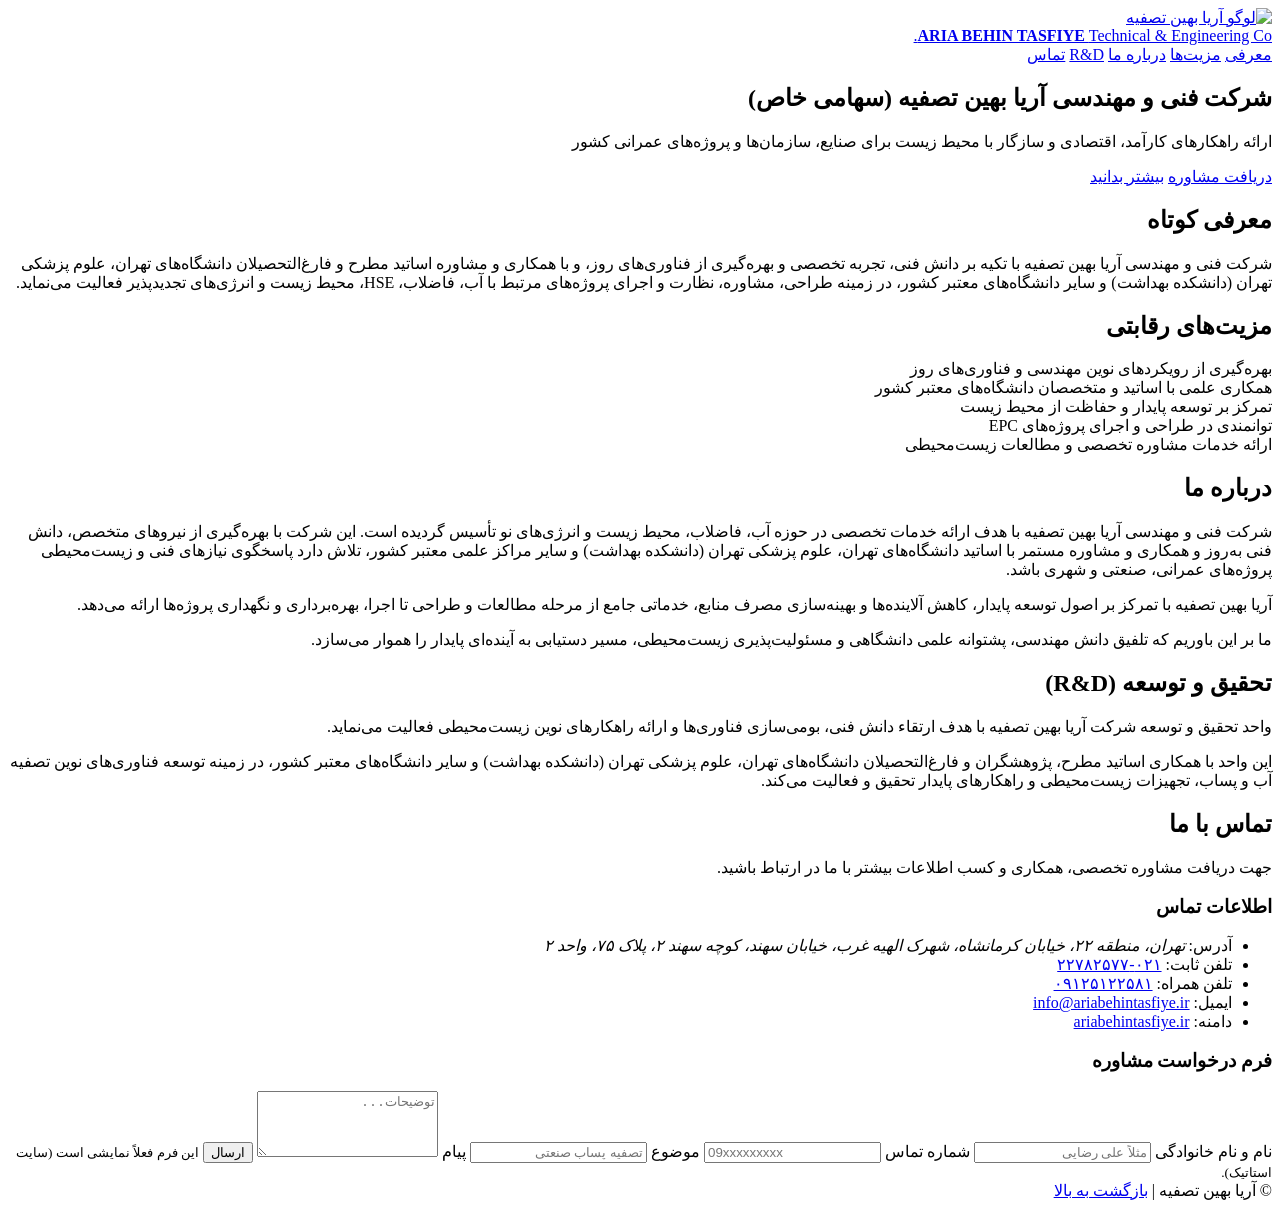
==== index.html @ 96b20014 "Add files via upload" ====
<!doctype html>
<html lang="fa" dir="rtl">
<head>
  <meta charset="utf-8" />
  <meta name="viewport" content="width=device-width,initial-scale=1" />
  <title>فنی و مهندسی آریا بهین تصفیه</title>
  <meta name="description" content="طراحی، مشاوره، نظارت و اجرای پروژه‌های آب، فاضلاب، HSE، محیط زیست و انرژی‌های تجدیدپذیر" />
  <link rel="stylesheet" href="assets/css/style.css" />
</head>

<body>
  <header class="header">
    <div class="container header__inner">
      <a class="brand" href="#top" aria-label="آریا بهین تصفیه">
        <img src="assets/img/logo.jpg" alt="لوگو آریا بهین تصفیه" class="brand__logo" />
        <div class="brand__text">
          <strong>ARIA BEHIN TASFIYE</strong>
          <span>Technical & Engineering Co.</span>
        </div>
      </a>

      <nav class="nav" aria-label="ناوبری">
        <a href="#intro">معرفی</a>
        <a href="#advantages">مزیت‌ها</a>
        <a href="#about">درباره ما</a>
        <a href="#rnd">R&amp;D</a>
        <a href="#contact">تماس</a>
      </nav>
    </div>
  </header>

  <main id="top">
    <section class="hero">
      <div class="container hero__inner">
        <div class="hero__content">
          <h1>شرکت فنی و مهندسی آریا بهین تصفیه (سهامی خاص)</h1>
          <p>
            ارائه راهکارهای کارآمد، اقتصادی و سازگار با محیط زیست برای صنایع، سازمان‌ها و پروژه‌های عمرانی کشور
          </p>
          <div class="hero__cta">
            <a class="btn btn--primary" href="#contact">دریافت مشاوره</a>
            <a class="btn btn--ghost" href="#about">بیشتر بدانید</a>
          </div>
        </div>

        <div class="hero__card">
          <h2 id="intro">معرفی کوتاه</h2>
          <p>
            شرکت فنی و مهندسی آریا بهین تصفیه با تکیه بر دانش فنی، تجربه تخصصی و بهره‌گیری از فناوری‌های روز، و با
            همکاری و مشاوره اساتید مطرح و فارغ‌التحصیلان دانشگاه‌های تهران، علوم پزشکی تهران (دانشکده بهداشت) و سایر
            دانشگاه‌های معتبر کشور، در زمینه طراحی، مشاوره، نظارت و اجرای پروژه‌های مرتبط با آب، فاضلاب، HSE، محیط زیست و
            انرژی‌های تجدیدپذیر فعالیت می‌نماید.
          </p>
        </div>
      </div>
    </section>

    <section class="section" id="advantages">
      <div class="container">
        <h2>مزیت‌های رقابتی</h2>
        <div class="grid">
          <div class="tile">بهره‌گیری از رویکردهای نوین مهندسی و فناوری‌های روز</div>
          <div class="tile">همکاری علمی با اساتید و متخصصان دانشگاه‌های معتبر کشور</div>
          <div class="tile">تمرکز بر توسعه پایدار و حفاظت از محیط زیست</div>
          <div class="tile">توانمندی در طراحی و اجرای پروژه‌های EPC</div>
          <div class="tile">ارائه خدمات مشاوره تخصصی و مطالعات زیست‌محیطی</div>
        </div>
      </div>
    </section>

    <section class="section section--muted" id="about">
      <div class="container">
        <h2>درباره ما</h2>
        <p>
          شرکت فنی و مهندسی آریا بهین تصفیه با هدف ارائه خدمات تخصصی در حوزه آب، فاضلاب، محیط زیست و انرژی‌های نو تأسیس
          گردیده است. این شرکت با بهره‌گیری از نیروهای متخصص، دانش فنی به‌روز و همکاری و مشاوره مستمر با اساتید دانشگاه‌های
          تهران، علوم پزشکی تهران (دانشکده بهداشت) و سایر مراکز علمی معتبر کشور، تلاش دارد پاسخگوی نیازهای فنی و
          زیست‌محیطی پروژه‌های عمرانی، صنعتی و شهری باشد.
        </p>
        <p>
          آریا بهین تصفیه با تمرکز بر اصول توسعه پایدار، کاهش آلاینده‌ها و بهینه‌سازی مصرف منابع، خدماتی جامع از مرحله
          مطالعات و طراحی تا اجرا، بهره‌برداری و نگهداری پروژه‌ها ارائه می‌دهد.
        </p>
        <p>
          ما بر این باوریم که تلفیق دانش مهندسی، پشتوانه علمی دانشگاهی و مسئولیت‌پذیری زیست‌محیطی، مسیر دستیابی به آینده‌ای
          پایدار را هموار می‌سازد.
        </p>
      </div>
    </section>

    <section class="section" id="rnd">
      <div class="container">
        <h2>تحقیق و توسعه (R&amp;D)</h2>
        <p>
          واحد تحقیق و توسعه شرکت آریا بهین تصفیه با هدف ارتقاء دانش فنی، بومی‌سازی فناوری‌ها و ارائه راهکارهای نوین
          زیست‌محیطی فعالیت می‌نماید.
        </p>
        <p>
          این واحد با همکاری اساتید مطرح، پژوهشگران و فارغ‌التحصیلان دانشگاه‌های تهران، علوم پزشکی تهران (دانشکده بهداشت) و
          سایر دانشگاه‌های معتبر کشور، در زمینه توسعه فناوری‌های نوین تصفیه آب و پساب، تجهیزات زیست‌محیطی و راهکارهای پایدار
          تحقیق و فعالیت می‌کند.
        </p>
      </div>
    </section>

    <section class="section section--muted" id="contact">
      <div class="container">
        <h2>تماس با ما</h2>
        <p>جهت دریافت مشاوره تخصصی، همکاری و کسب اطلاعات بیشتر با ما در ارتباط باشید.</p>

        <div class="contact">
          <div class="contact__box">
            <h3>اطلاعات تماس</h3>
            <ul class="contact__list">
              <li><span>آدرس:</span> <em>تهران، منطقه ۲۲، خیابان کرمانشاه، شهرک الهیه غرب، خیابان سهند، کوچه سهند ۲، پلاک ۷۵، واحد ۲</em></li>
              <li><span>تلفن ثابت:</span> <a href="tel:+982122782577">۰۲۱-۲۲۷۸۲۵۷۷</a></li>
              <li><span>تلفن همراه:</span> <a href="tel:+989125122581">۰۹۱۲۵۱۲۲۵۸۱</a></li>
              <li><span>ایمیل:</span> <a href="mailto:info@ariabehintasfiye.ir">info@ariabehintasfiye.ir</a></li>
              <li><span>دامنه:</span> <a href="https://ariabehintasfiye.ir">ariabehintasfiye.ir</a></li>
            </ul>
          </div>

          <form class="contact__box" onsubmit="return false;">
            <h3>فرم درخواست مشاوره</h3>
            <label>نام و نام خانوادگی <input type="text" placeholder="مثلاً علی رضایی"></label>
            <label>شماره تماس <input type="tel" placeholder="09xxxxxxxxx"></label>
            <label>موضوع <input type="text" placeholder="تصفیه پساب صنعتی"></label>
            <label>پیام <textarea rows="4" placeholder="توضیحات..."></textarea></label>
            <button class="btn btn--primary" type="submit" onclick="alert('این فرم فعلاً نمایشی است. برای ارسال واقعی می‌توانیم آن را به سرویس‌های فرم (مثل Formspree) یا بک‌اند وصل کنیم.')">ارسال</button>
            <small class="hint">این فرم فعلاً نمایشی است (سایت استاتیک).</small>
          </form>
        </div>
      </div>
    </section>
  </main>

  <footer class="footer">
    <div class="container footer__inner">
      <span>© <span id="y"></span> آریا بهین تصفیه</span>
      <span class="footer__sep">|</span>
      <a href="#top">بازگشت به بالا</a>
    </div>
  </footer>

  <script src="assets/js/main.js"></script>
</body>
</html>
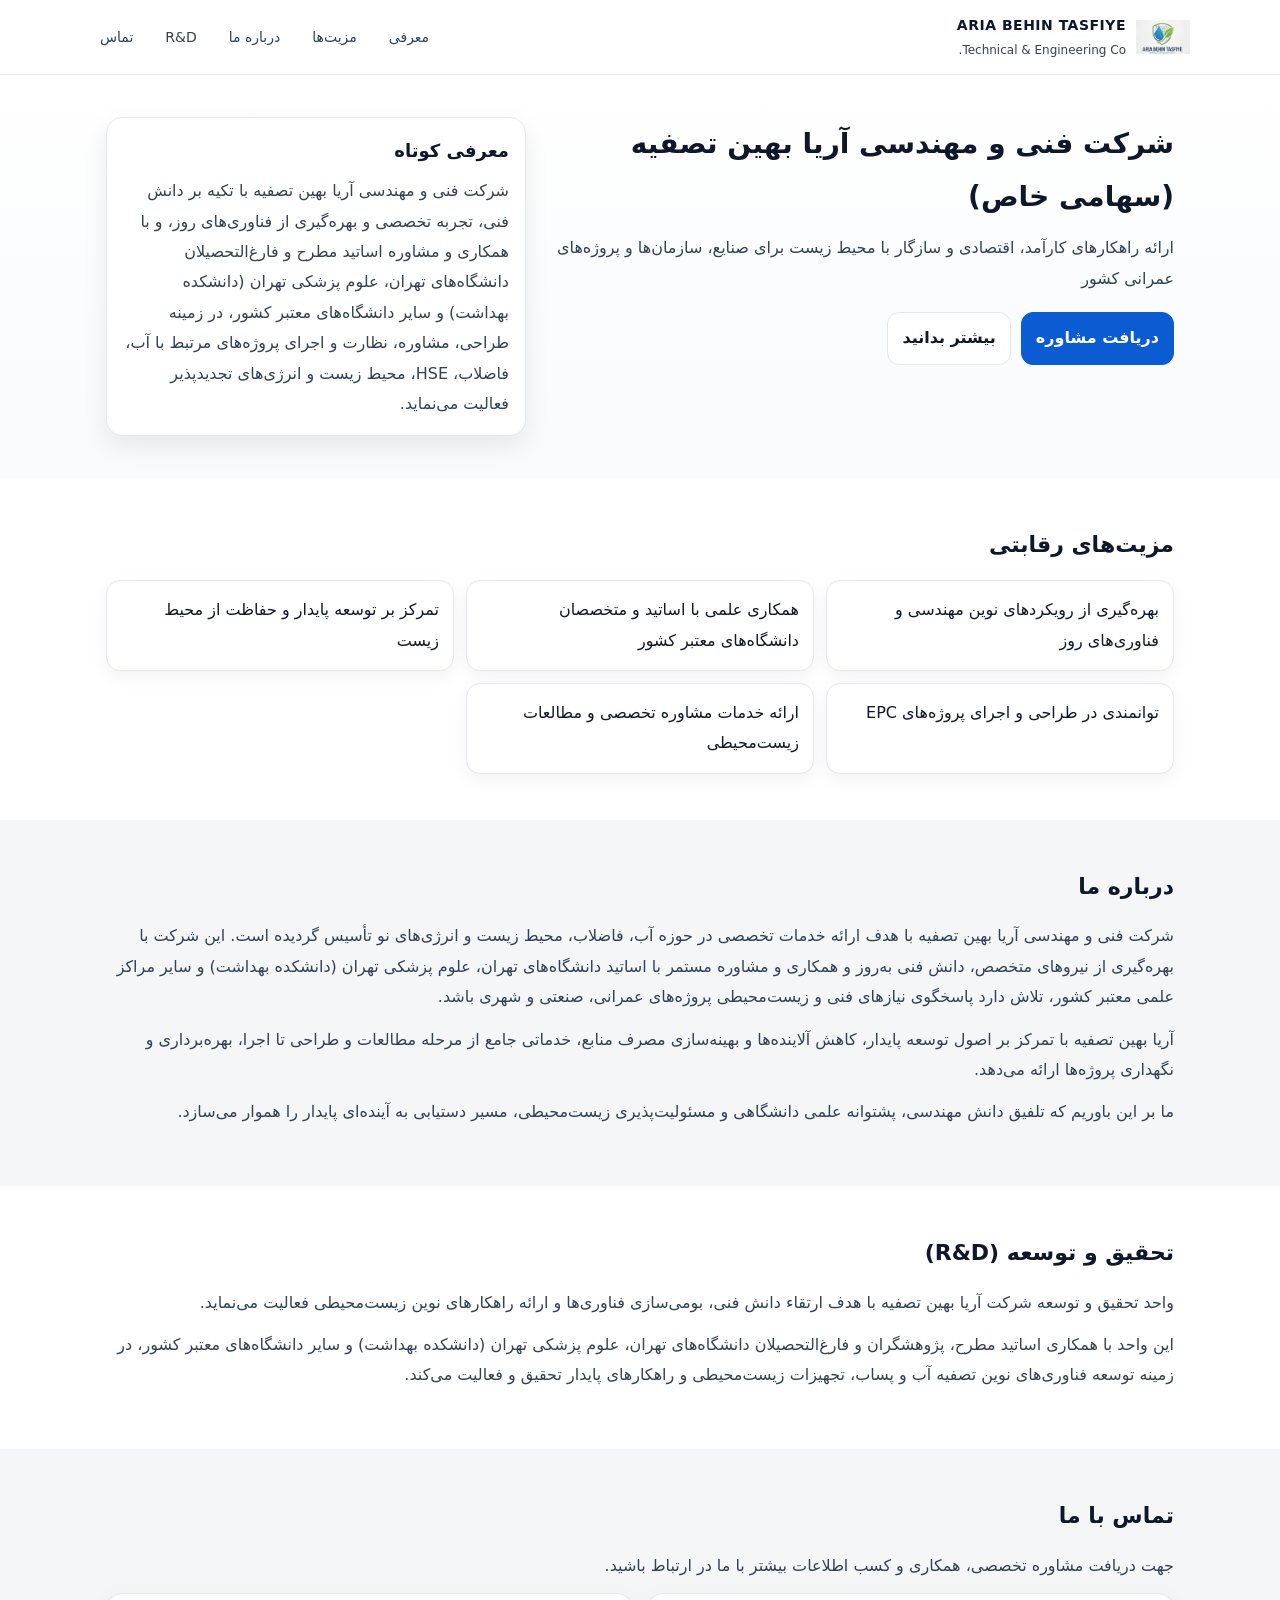
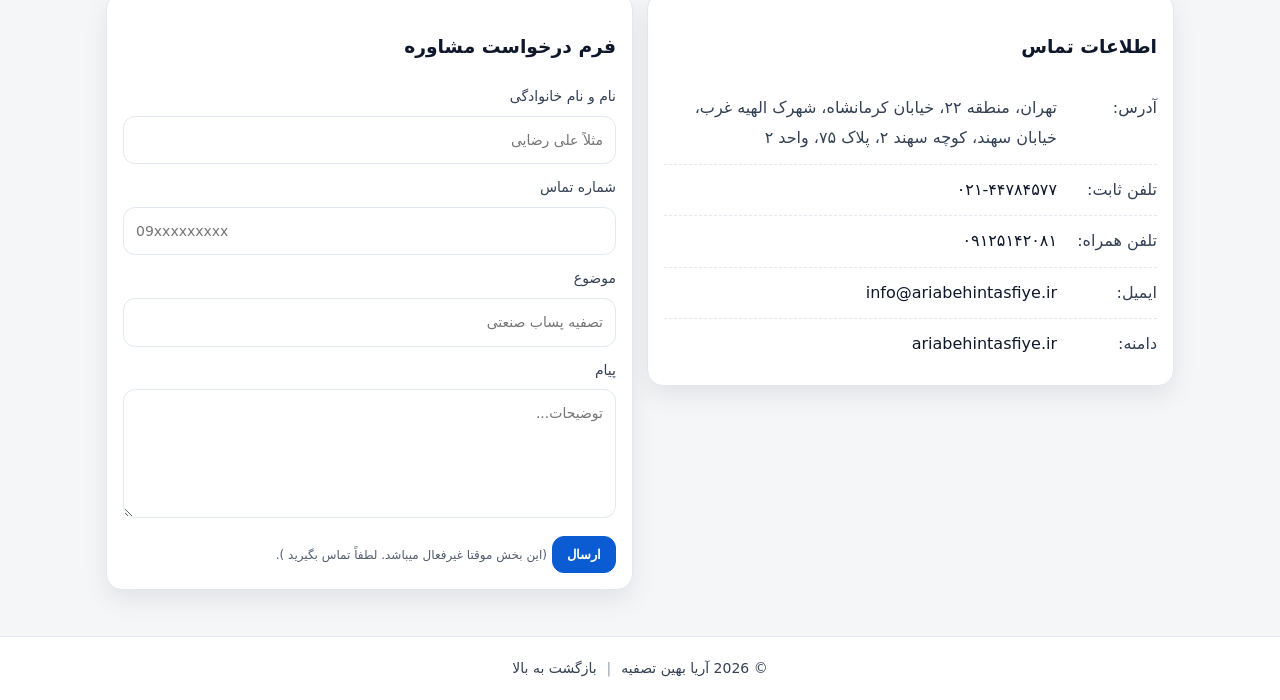
==== commit 4f02bb51: "Update index.html" ====
--- a/index.html
+++ b/index.html
@@ -113,8 +113,8 @@
             <h3>اطلاعات تماس</h3>
             <ul class="contact__list">
               <li><span>آدرس:</span> <em>تهران، منطقه ۲۲، خیابان کرمانشاه، شهرک الهیه غرب، خیابان سهند، کوچه سهند ۲، پلاک ۷۵، واحد ۲</em></li>
-              <li><span>تلفن ثابت:</span> <a href="tel:+982122782577">۰۲۱-۲۲۷۸۲۵۷۷</a></li>
-              <li><span>تلفن همراه:</span> <a href="tel:+989125122581">۰۹۱۲۵۱۲۲۵۸۱</a></li>
+              <li><span>تلفن ثابت:</span> <a href="tel:+982144784577">۰۲۱-۴۴٧٨۴۵٧٧</a></li>
+              <li><span>تلفن همراه:</span> <a href="tel:+989125142081">۰۹۱۲۵۱۴٢٠٨١</a></li>
               <li><span>ایمیل:</span> <a href="mailto:info@ariabehintasfiye.ir">info@ariabehintasfiye.ir</a></li>
               <li><span>دامنه:</span> <a href="https://ariabehintasfiye.ir">ariabehintasfiye.ir</a></li>
             </ul>
@@ -127,7 +127,7 @@
             <label>موضوع <input type="text" placeholder="تصفیه پساب صنعتی"></label>
             <label>پیام <textarea rows="4" placeholder="توضیحات..."></textarea></label>
             <button class="btn btn--primary" type="submit" onclick="alert('این فرم فعلاً نمایشی است. برای ارسال واقعی می‌توانیم آن را به سرویس‌های فرم (مثل Formspree) یا بک‌اند وصل کنیم.')">ارسال</button>
-            <small class="hint">این فرم فعلاً نمایشی است (سایت استاتیک).</small>
+            <small class="hint">  (این بخش موقتا غیرفعال میباشد. لطفاً تماس بگیرید ).</small>
           </form>
         </div>
       </div>
--- a/assets/css/style.css
+++ b/assets/css/style.css
@@ -0,0 +1,108 @@
+:root{
+  --bg:#ffffff;
+  --muted:#f4f6f8;
+  --text:#0f172a;
+  --sub:#334155;
+  --brand:#0b5bd3;
+  --border:#e2e8f0;
+  --shadow: 0 10px 25px rgba(2,6,23,.08);
+}
+
+*{box-sizing:border-box}
+html,body{margin:0;padding:0}
+body{
+  font-family: system-ui, -apple-system, "Segoe UI", Tahoma, Arial, sans-serif;
+  background:var(--bg);
+  color:var(--text);
+  line-height:1.9;
+}
+
+a{color:inherit;text-decoration:none}
+.container{max-width:1100px;margin:0 auto;padding:0 16px}
+
+.header{
+  position:sticky;top:0;z-index:10;
+  background:rgba(255,255,255,.9);
+  backdrop-filter: blur(8px);
+  border-bottom:1px solid var(--border);
+}
+.header__inner{display:flex;align-items:center;justify-content:space-between;gap:16px;padding:10px 0}
+
+.brand{display:flex;align-items:center;gap:10px}
+.brand__logo{width:54px;height:54px;object-fit:contain}
+.brand__text strong{display:block;font-size:14px;letter-spacing:.5px}
+.brand__text span{display:block;font-size:12px;color:var(--sub)}
+
+.nav{display:flex;flex-wrap:wrap;gap:12px}
+.nav a{font-size:14px;color:var(--sub);padding:6px 10px;border-radius:10px}
+.nav a:hover{background:var(--muted);color:var(--text)}
+
+.hero{padding:42px 0;background:linear-gradient(180deg,#ffffff 0%, #f8fafc 100%)}
+.hero__inner{display:grid;grid-template-columns:1.2fr .8fr;gap:18px;align-items:start}
+.hero__content h1{margin:0 0 10px;font-size:28px}
+.hero__content p{margin:0 0 18px;color:var(--sub)}
+.hero__cta{display:flex;gap:10px;flex-wrap:wrap}
+
+.hero__card{
+  background:#fff;border:1px solid var(--border);border-radius:16px;
+  padding:16px;box-shadow:var(--shadow)
+}
+.hero__card h2{margin:0 0 8px;font-size:18px}
+.hero__card p{margin:0;color:var(--sub)}
+
+.section{padding:46px 0}
+.section--muted{background:var(--muted)}
+.section h2{margin:0 0 14px;font-size:22px}
+.section p{margin:0 0 12px;color:var(--sub)}
+
+.grid{
+  display:grid;
+  grid-template-columns:repeat(3,1fr);
+  gap:12px;
+}
+.tile{
+  background:#fff;border:1px solid var(--border);border-radius:14px;
+  padding:14px;box-shadow: 0 6px 18px rgba(2,6,23,.05);
+  color:var(--text);
+}
+
+.contact{display:grid;grid-template-columns:1fr 1fr;gap:14px;align-items:start}
+.contact__box{
+  background:#fff;border:1px solid var(--border);border-radius:16px;padding:16px;
+  box-shadow:var(--shadow);
+}
+.contact__list{list-style:none;padding:0;margin:0}
+.contact__list li{display:flex;gap:10px;align-items:baseline;border-bottom:1px dashed var(--border);padding:10px 0}
+.contact__list li:last-child{border-bottom:none}
+.contact__list span{min-width:90px;color:var(--sub)}
+.contact__list em{color:var(--sub);font-style:normal}
+
+label{display:block;margin:10px 0;color:var(--sub);font-size:14px}
+input,textarea{
+  width:100%;margin-top:6px;padding:10px 12px;border-radius:12px;border:1px solid var(--border);
+  font:inherit;outline:none;background:#fff
+}
+input:focus,textarea:focus{border-color:#93c5fd;box-shadow:0 0 0 4px rgba(59,130,246,.12)}
+
+.btn{
+  display:inline-flex;align-items:center;justify-content:center;
+  padding:10px 14px;border-radius:12px;border:1px solid var(--border);
+  font-weight:600;cursor:pointer
+}
+.btn--primary{background:var(--brand);border-color:var(--brand);color:#fff}
+.btn--primary:hover{filter:brightness(.95)}
+.btn--ghost{background:#fff}
+.btn--ghost:hover{background:var(--muted)}
+
+.footer{border-top:1px solid var(--border);padding:18px 0}
+.footer__inner{display:flex;gap:10px;align-items:center;justify-content:center;color:var(--sub);font-size:14px}
+.footer__sep{opacity:.5}
+
+.hint{color:var(--sub);opacity:.85;margin-top:10px;font-size:12px}
+
+@media (max-width: 900px){
+  .hero__inner{grid-template-columns:1fr}
+  .grid{grid-template-columns:1fr}
+  .contact{grid-template-columns:1fr}
+  .nav{justify-content:flex-start}
+}
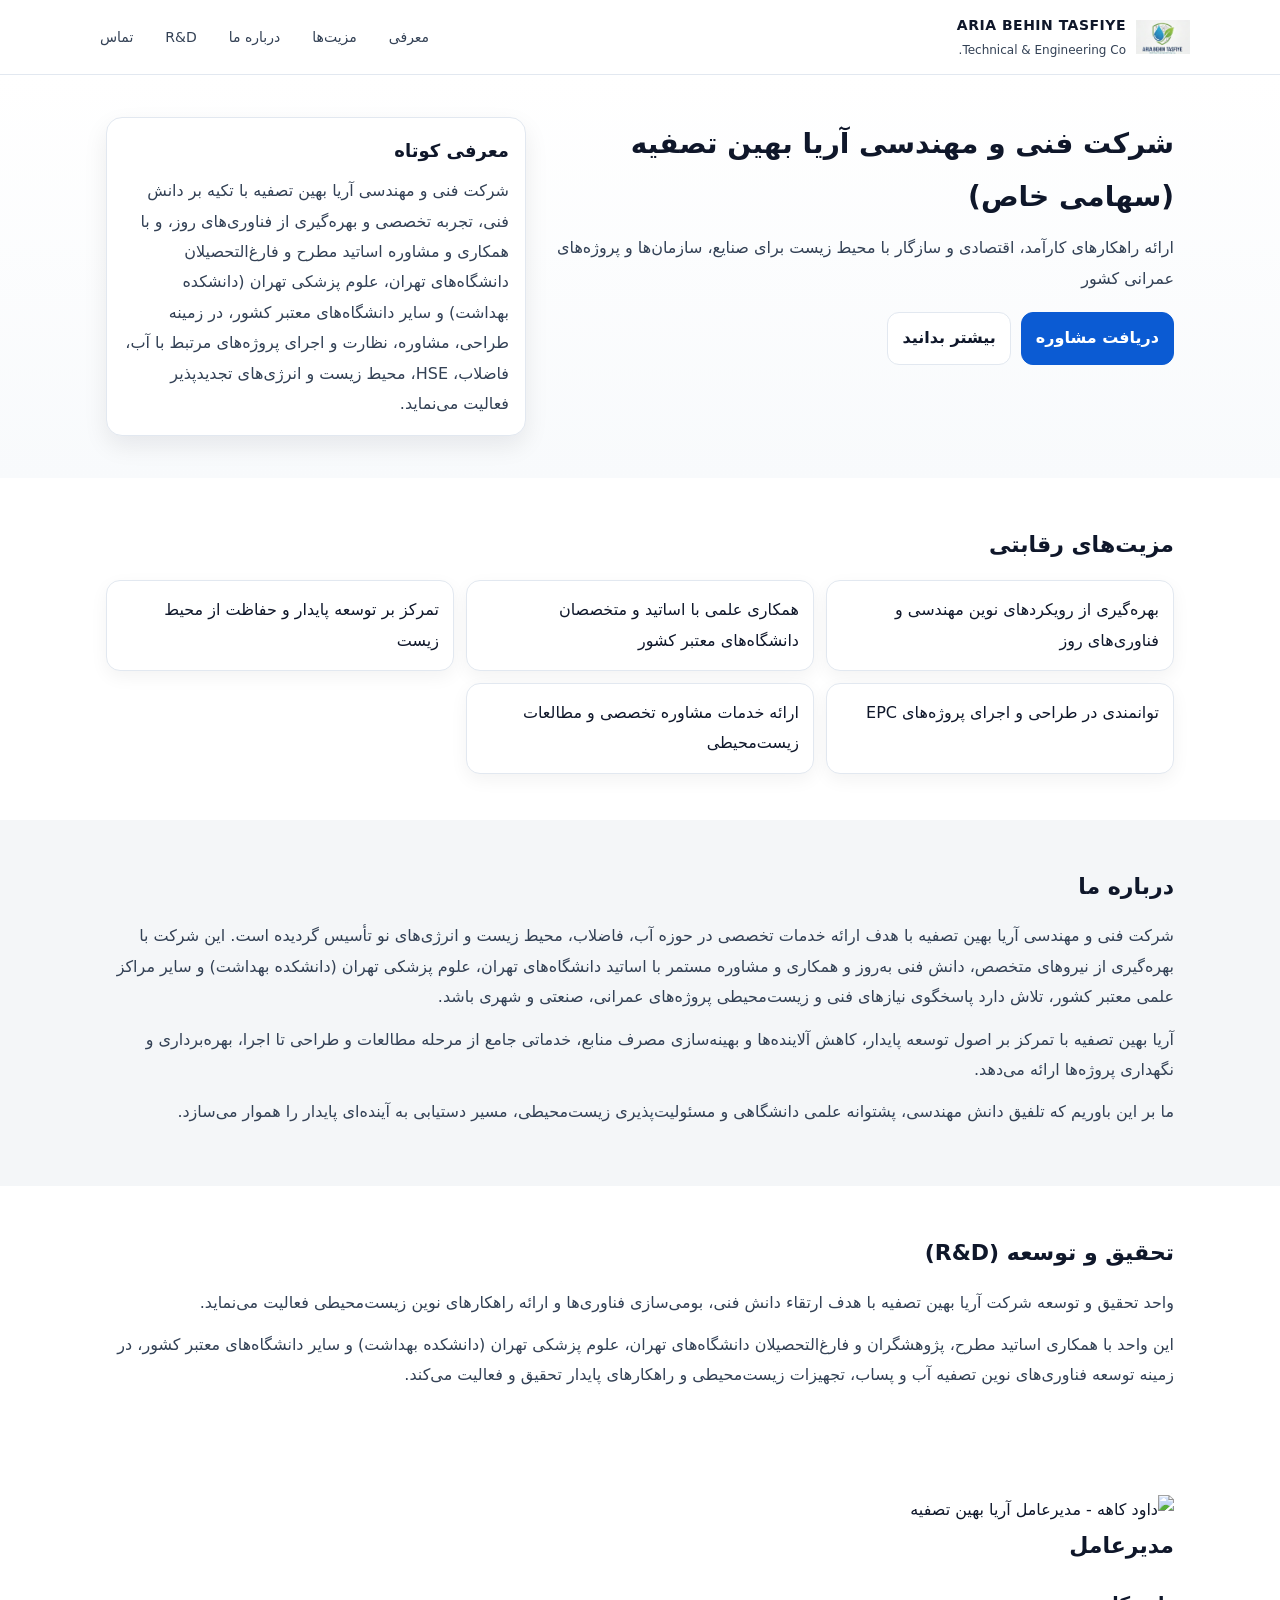
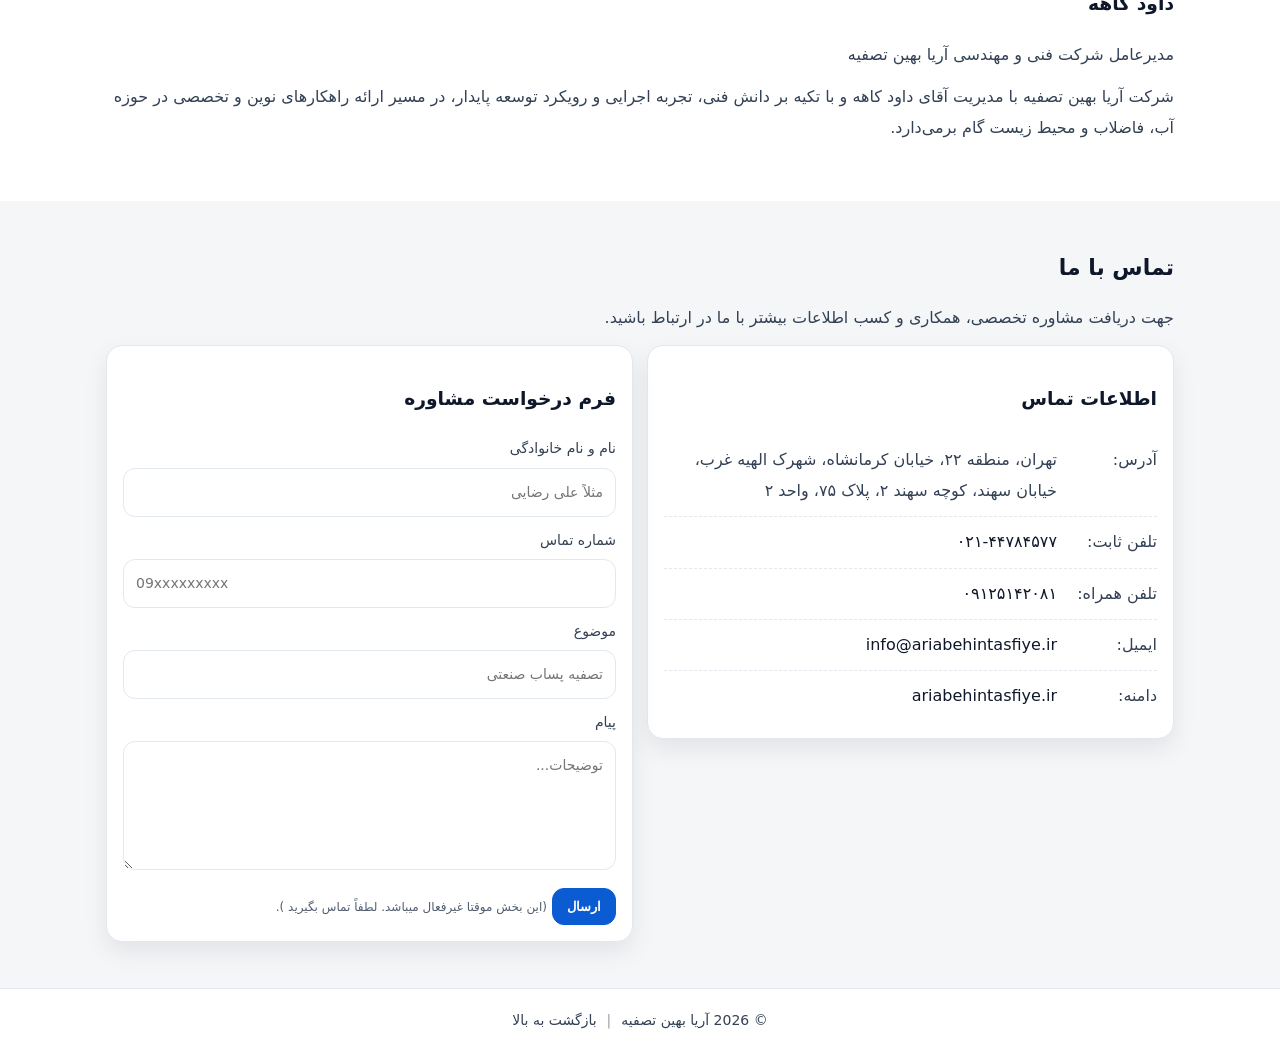
==== commit c333aead: "Add CEO section with image and description Added a new section for the CEO with image and descriptio" ====
--- a/index.html
+++ b/index.html
@@ -103,6 +103,27 @@
       </div>
     </section>
 
+    <section class="section" id="ceo">
+  <div class="container ceo">
+    <div class="ceo__image">
+      <img src="assets/img/ceo-davood-kaheh.jpg" alt="داود کاهه - مدیرعامل آریا بهین تصفیه">
+    </div>
+
+    <div class="ceo__content">
+      <h2>مدیرعامل</h2>
+      <h3>داود کاهه</h3>
+      <p class="ceo__title">مدیرعامل شرکت فنی و مهندسی آریا بهین تصفیه</p>
+
+      <p>
+        شرکت آریا بهین تصفیه با مدیریت آقای داود کاهه و با تکیه بر دانش فنی،
+        تجربه اجرایی و رویکرد توسعه پایدار، در مسیر ارائه راهکارهای نوین و
+        تخصصی در حوزه آب، فاضلاب و محیط زیست گام برمی‌دارد.
+      </p>
+    </div>
+  </div>
+</section>
+
+
     <section class="section section--muted" id="contact">
       <div class="container">
         <h2>تماس با ما</h2>
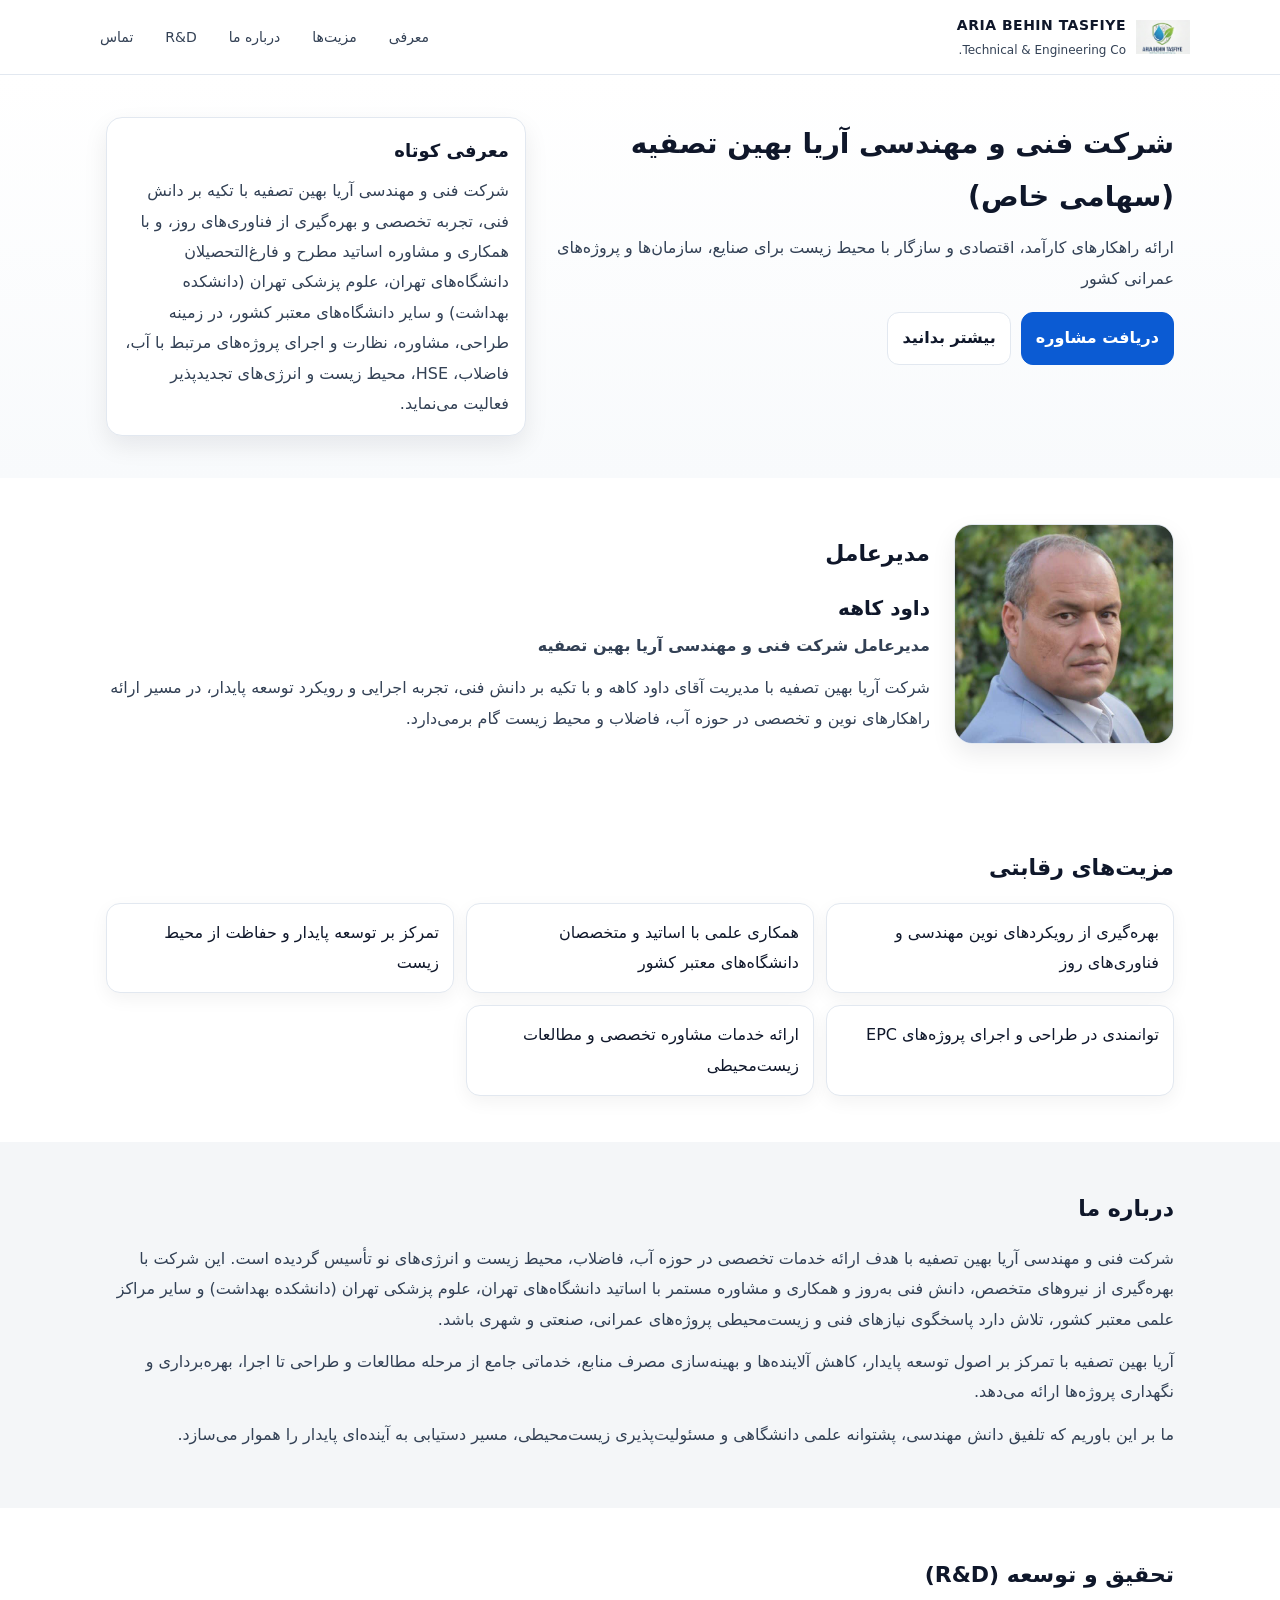
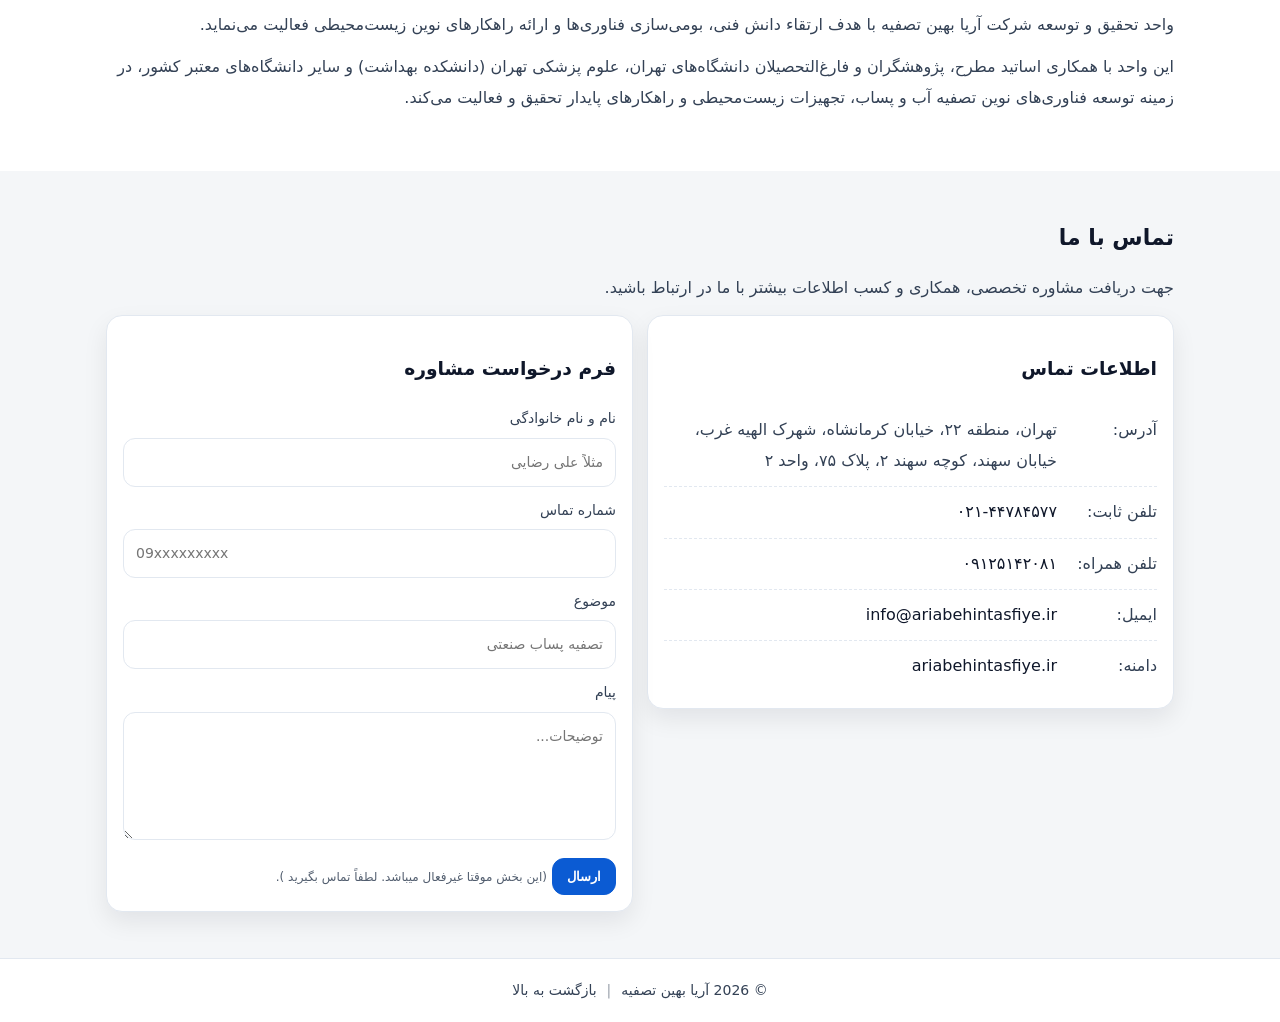
==== commit 2915a97e: "Add CEO section with details and image تغییر محل معرفی مدیریعامل" ====
--- a/index.html
+++ b/index.html
@@ -54,7 +54,25 @@
         </div>
       </div>
     </section>
+  <section class="section" id="ceo">
+  <div class="container ceo">
+    <div class="ceo__image">
+      <img src="assets/img/ceo-davood-kaheh.jpg" alt="داود کاهه - مدیرعامل آریا بهین تصفیه">
+    </div>
 
+    <div class="ceo__content">
+      <h2>مدیرعامل</h2>
+      <h3>داود کاهه</h3>
+      <p class="ceo__title">مدیرعامل شرکت فنی و مهندسی آریا بهین تصفیه</p>
+
+      <p>
+        شرکت آریا بهین تصفیه با مدیریت آقای داود کاهه و با تکیه بر دانش فنی،
+        تجربه اجرایی و رویکرد توسعه پایدار، در مسیر ارائه راهکارهای نوین و
+        تخصصی در حوزه آب، فاضلاب و محیط زیست گام برمی‌دارد.
+      </p>
+    </div>
+  </div>
+</section>
     <section class="section" id="advantages">
       <div class="container">
         <h2>مزیت‌های رقابتی</h2>
@@ -102,28 +120,7 @@
         </p>
       </div>
     </section>
-
-    <section class="section" id="ceo">
-  <div class="container ceo">
-    <div class="ceo__image">
-      <img src="assets/img/ceo-davood-kaheh.jpg" alt="داود کاهه - مدیرعامل آریا بهین تصفیه">
-    </div>
-
-    <div class="ceo__content">
-      <h2>مدیرعامل</h2>
-      <h3>داود کاهه</h3>
-      <p class="ceo__title">مدیرعامل شرکت فنی و مهندسی آریا بهین تصفیه</p>
-
-      <p>
-        شرکت آریا بهین تصفیه با مدیریت آقای داود کاهه و با تکیه بر دانش فنی،
-        تجربه اجرایی و رویکرد توسعه پایدار، در مسیر ارائه راهکارهای نوین و
-        تخصصی در حوزه آب، فاضلاب و محیط زیست گام برمی‌دارد.
-      </p>
-    </div>
-  </div>
-</section>
-
-
+  
     <section class="section section--muted" id="contact">
       <div class="container">
         <h2>تماس با ما</h2>
--- a/assets/css/style.css
+++ b/assets/css/style.css
@@ -106,3 +106,39 @@
   .contact{grid-template-columns:1fr}
   .nav{justify-content:flex-start}
 }
+.ceo{
+  display:grid;
+  grid-template-columns: 220px 1fr;
+  gap:24px;
+  align-items:center;
+}
+
+.ceo__image img{
+  width:100%;
+  border-radius:18px;
+  border:1px solid var(--border);
+  box-shadow: var(--shadow);
+}
+
+.ceo__content h3{
+  margin:8px 0 4px;
+  font-size:20px;
+}
+
+.ceo__title{
+  color:var(--sub);
+  font-weight:600;
+  margin-bottom:12px;
+}
+
+@media (max-width: 768px){
+  .ceo{
+    grid-template-columns:1fr;
+    text-align:center;
+  }
+  .ceo__image{
+    max-width:240px;
+    margin:0 auto;
+  }
+}
+
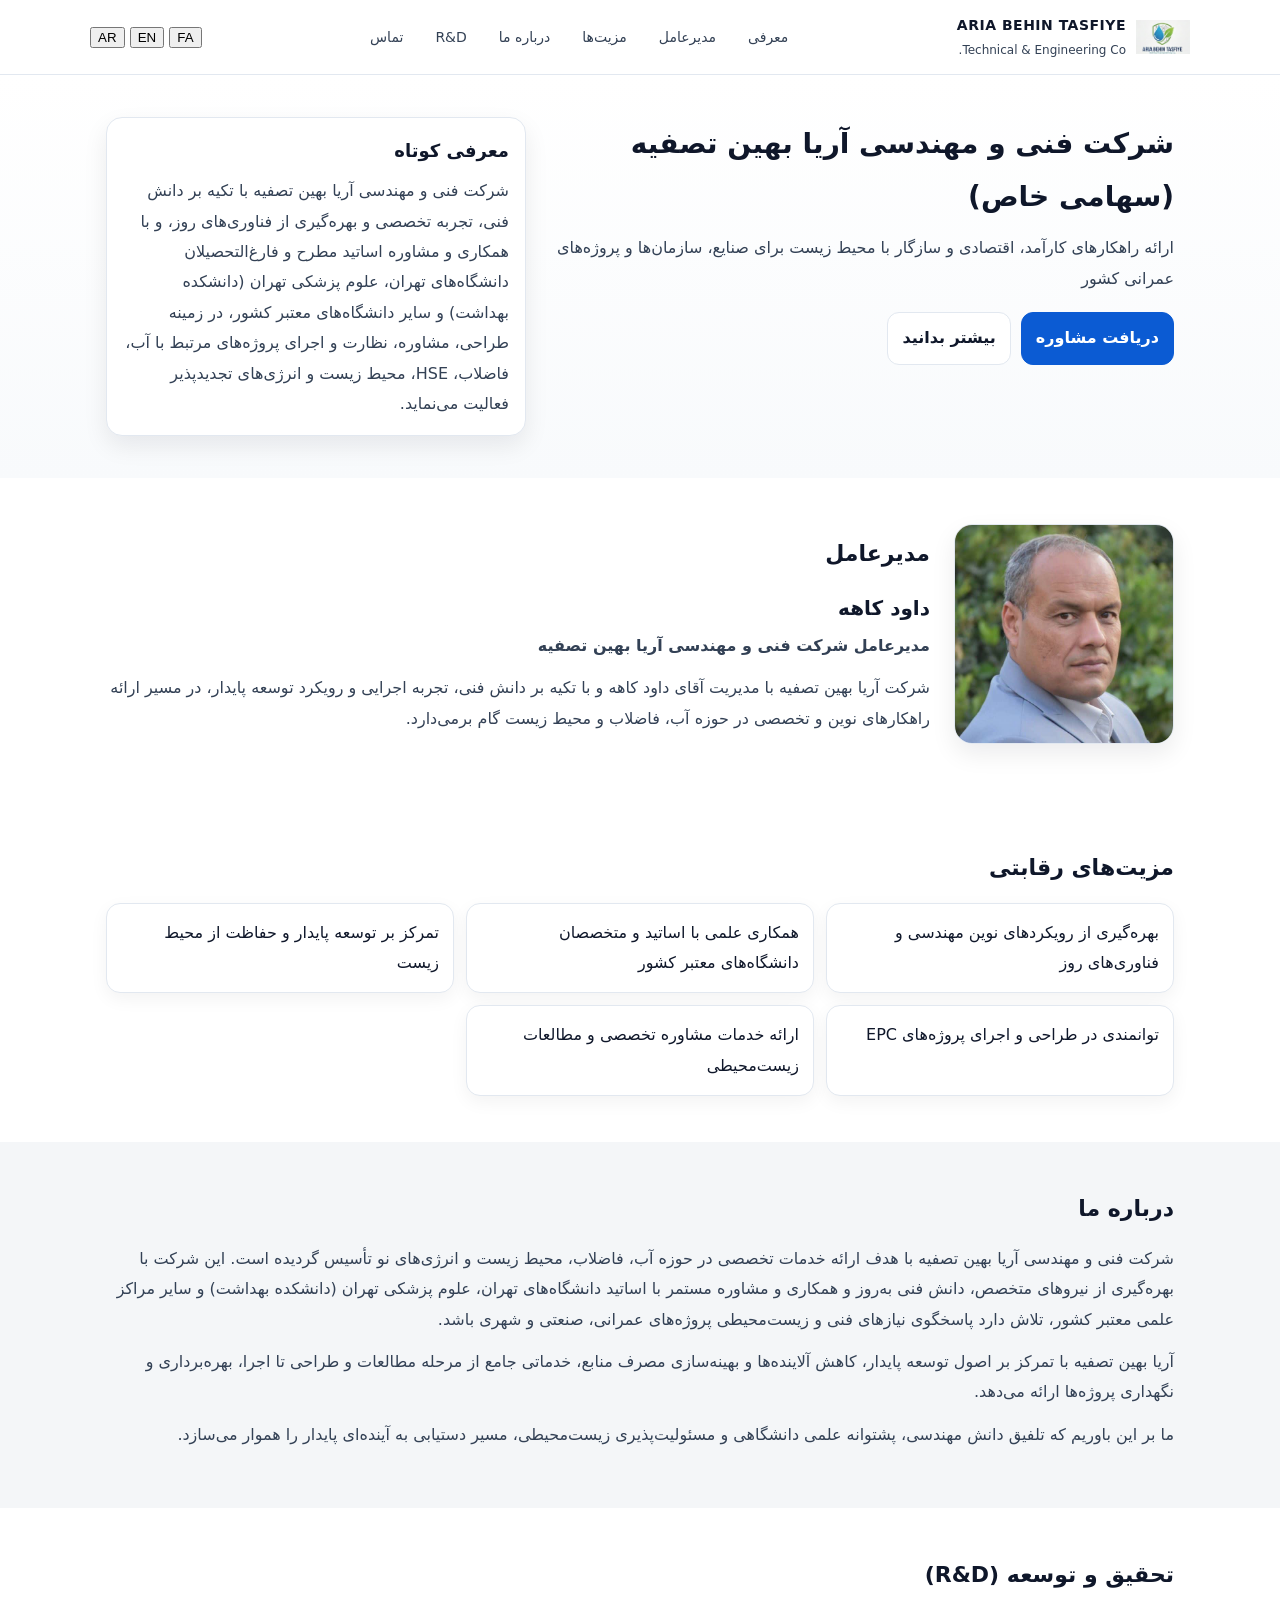
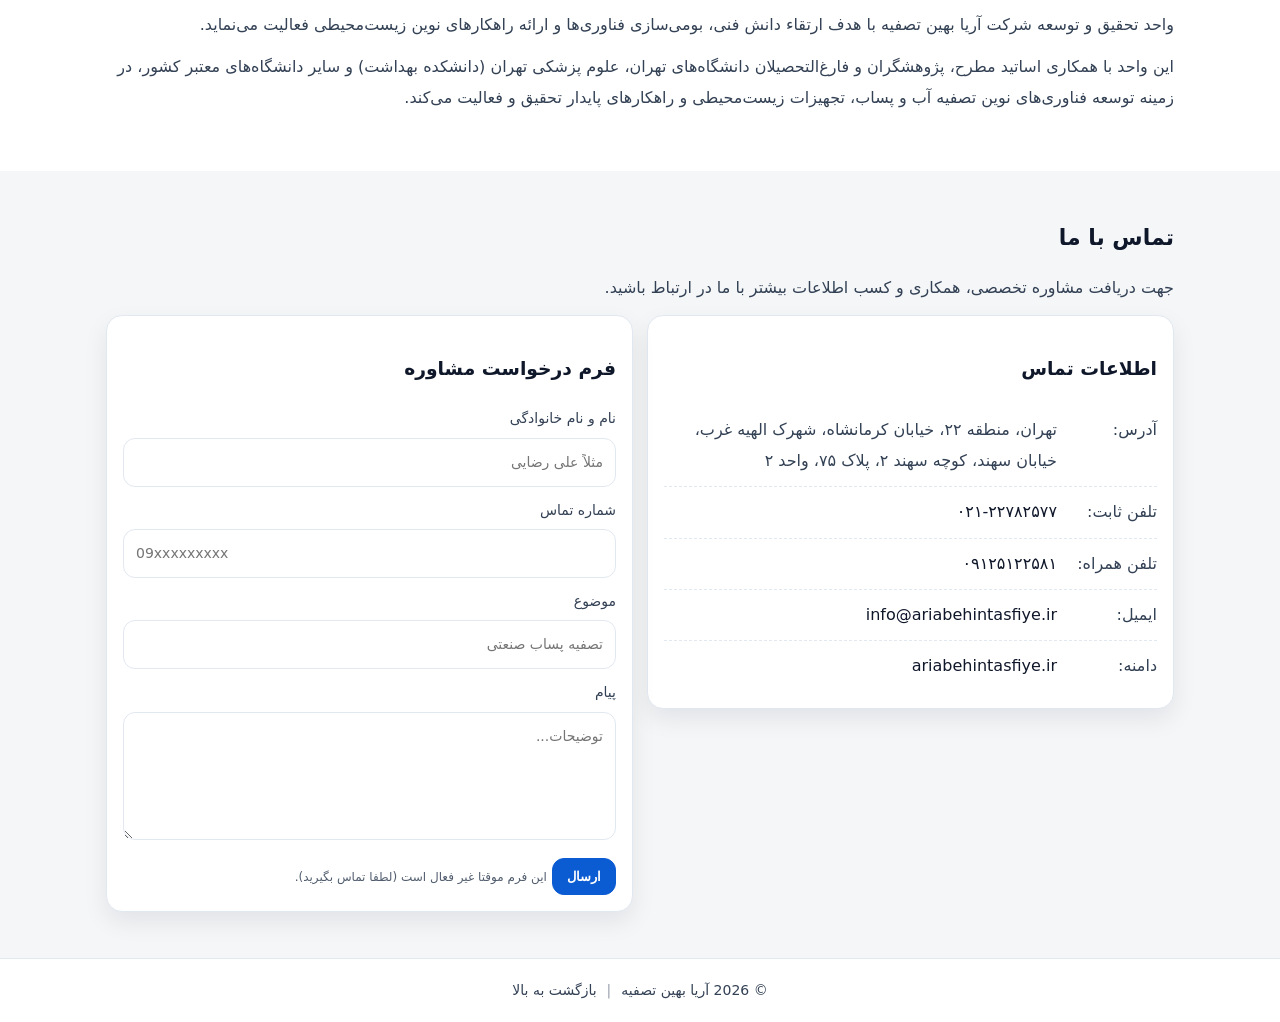
==== commit 00734ae0: "Refactor index.html for internationalization support Updated the HTML structure to include data attr" ====
--- a/index.html
+++ b/index.html
@@ -1,9 +1,9 @@
 <!doctype html>
-<html lang="fa" dir="rtl">
+<html lang="fa" dir="rtl" data-lang="fa">
 <head>
   <meta charset="utf-8" />
   <meta name="viewport" content="width=device-width,initial-scale=1" />
-  <title>فنی و مهندسی آریا بهین تصفیه</title>
+  <title>ARIA BEHIN TASFIYE</title>
   <meta name="description" content="طراحی، مشاوره، نظارت و اجرای پروژه‌های آب، فاضلاب، HSE، محیط زیست و انرژی‌های تجدیدپذیر" />
   <link rel="stylesheet" href="assets/css/style.css" />
 </head>
@@ -12,20 +12,27 @@
   <header class="header">
     <div class="container header__inner">
       <a class="brand" href="#top" aria-label="آریا بهین تصفیه">
-        <img src="assets/img/logo.jpg" alt="لوگو آریا بهین تصفیه" class="brand__logo" />
+        <img src="assets/img/logo.jpg" alt="Aria Behin Tasfiye Logo" class="brand__logo" />
         <div class="brand__text">
           <strong>ARIA BEHIN TASFIYE</strong>
           <span>Technical & Engineering Co.</span>
         </div>
       </a>
 
-      <nav class="nav" aria-label="ناوبری">
-        <a href="#intro">معرفی</a>
-        <a href="#advantages">مزیت‌ها</a>
-        <a href="#about">درباره ما</a>
-        <a href="#rnd">R&amp;D</a>
-        <a href="#contact">تماس</a>
+      <nav class="nav" aria-label="Navigation">
+        <a href="#intro" data-i18n="nav.intro">معرفی</a>
+        <a href="#ceo" data-i18n="nav.ceo">مدیرعامل</a>
+        <a href="#advantages" data-i18n="nav.advantages">مزیت‌ها</a>
+        <a href="#about" data-i18n="nav.about">درباره ما</a>
+        <a href="#rnd" data-i18n="nav.rnd">R&D</a>
+        <a href="#contact" data-i18n="nav.contact">تماس</a>
       </nav>
+
+      <div class="lang-switch" aria-label="Language switch">
+        <button class="lang-btn is-active" type="button" data-lang-btn="fa">FA</button>
+        <button class="lang-btn" type="button" data-lang-btn="en">EN</button>
+        <button class="lang-btn" type="button" data-lang-btn="ar">AR</button>
+      </div>
     </div>
   </header>
 
@@ -33,19 +40,19 @@
     <section class="hero">
       <div class="container hero__inner">
         <div class="hero__content">
-          <h1>شرکت فنی و مهندسی آریا بهین تصفیه (سهامی خاص)</h1>
-          <p>
+          <h1 data-i18n="hero.h1">شرکت فنی و مهندسی آریا بهین تصفیه (سهامی خاص)</h1>
+          <p data-i18n="hero.p">
             ارائه راهکارهای کارآمد، اقتصادی و سازگار با محیط زیست برای صنایع، سازمان‌ها و پروژه‌های عمرانی کشور
           </p>
           <div class="hero__cta">
-            <a class="btn btn--primary" href="#contact">دریافت مشاوره</a>
-            <a class="btn btn--ghost" href="#about">بیشتر بدانید</a>
+            <a class="btn btn--primary" href="#contact" data-i18n="hero.cta1">دریافت مشاوره</a>
+            <a class="btn btn--ghost" href="#about" data-i18n="hero.cta2">بیشتر بدانید</a>
           </div>
         </div>
 
         <div class="hero__card">
-          <h2 id="intro">معرفی کوتاه</h2>
-          <p>
+          <h2 id="intro" data-i18n="intro.h2">معرفی کوتاه</h2>
+          <p data-i18n="intro.p">
             شرکت فنی و مهندسی آریا بهین تصفیه با تکیه بر دانش فنی، تجربه تخصصی و بهره‌گیری از فناوری‌های روز، و با
             همکاری و مشاوره اساتید مطرح و فارغ‌التحصیلان دانشگاه‌های تهران، علوم پزشکی تهران (دانشکده بهداشت) و سایر
             دانشگاه‌های معتبر کشور، در زمینه طراحی، مشاوره، نظارت و اجرای پروژه‌های مرتبط با آب، فاضلاب، HSE، محیط زیست و
@@ -54,52 +61,54 @@
         </div>
       </div>
     </section>
-  <section class="section" id="ceo">
-  <div class="container ceo">
-    <div class="ceo__image">
-      <img src="assets/img/ceo-davood-kaheh.jpg" alt="داود کاهه - مدیرعامل آریا بهین تصفیه">
-    </div>
-
-    <div class="ceo__content">
-      <h2>مدیرعامل</h2>
-      <h3>داود کاهه</h3>
-      <p class="ceo__title">مدیرعامل شرکت فنی و مهندسی آریا بهین تصفیه</p>
-
-      <p>
-        شرکت آریا بهین تصفیه با مدیریت آقای داود کاهه و با تکیه بر دانش فنی،
-        تجربه اجرایی و رویکرد توسعه پایدار، در مسیر ارائه راهکارهای نوین و
-        تخصصی در حوزه آب، فاضلاب و محیط زیست گام برمی‌دارد.
-      </p>
-    </div>
-  </div>
-</section>
+
+    <!-- CEO (قبل از مزیت‌های رقابتی) -->
+    <section class="section" id="ceo">
+      <div class="container ceo">
+        <div class="ceo__image">
+          <img src="assets/img/ceo-davood-kaheh.jpg" alt="Davood Kaheh - CEO">
+        </div>
+
+        <div class="ceo__content">
+          <h2 data-i18n="ceo.h2">مدیرعامل</h2>
+          <h3 data-i18n="ceo.name">داود کاهه</h3>
+          <p class="ceo__title" data-i18n="ceo.title">مدیرعامل شرکت فنی و مهندسی آریا بهین تصفیه</p>
+
+          <p data-i18n="ceo.p">
+            شرکت آریا بهین تصفیه با مدیریت آقای داود کاهه و با تکیه بر دانش فنی، تجربه اجرایی و رویکرد توسعه پایدار،
+            در مسیر ارائه راهکارهای نوین و تخصصی در حوزه آب، فاضلاب و محیط زیست گام برمی‌دارد.
+          </p>
+        </div>
+      </div>
+    </section>
+
     <section class="section" id="advantages">
       <div class="container">
-        <h2>مزیت‌های رقابتی</h2>
+        <h2 data-i18n="advantages.h2">مزیت‌های رقابتی</h2>
         <div class="grid">
-          <div class="tile">بهره‌گیری از رویکردهای نوین مهندسی و فناوری‌های روز</div>
-          <div class="tile">همکاری علمی با اساتید و متخصصان دانشگاه‌های معتبر کشور</div>
-          <div class="tile">تمرکز بر توسعه پایدار و حفاظت از محیط زیست</div>
-          <div class="tile">توانمندی در طراحی و اجرای پروژه‌های EPC</div>
-          <div class="tile">ارائه خدمات مشاوره تخصصی و مطالعات زیست‌محیطی</div>
+          <div class="tile" data-i18n="advantages.i1">بهره‌گیری از رویکردهای نوین مهندسی و فناوری‌های روز</div>
+          <div class="tile" data-i18n="advantages.i2">همکاری علمی با اساتید و متخصصان دانشگاه‌های معتبر کشور</div>
+          <div class="tile" data-i18n="advantages.i3">تمرکز بر توسعه پایدار و حفاظت از محیط زیست</div>
+          <div class="tile" data-i18n="advantages.i4">توانمندی در طراحی و اجرای پروژه‌های EPC</div>
+          <div class="tile" data-i18n="advantages.i5">ارائه خدمات مشاوره تخصصی و مطالعات زیست‌محیطی</div>
         </div>
       </div>
     </section>
 
     <section class="section section--muted" id="about">
       <div class="container">
-        <h2>درباره ما</h2>
-        <p>
+        <h2 data-i18n="about.h2">درباره ما</h2>
+        <p data-i18n="about.p1">
           شرکت فنی و مهندسی آریا بهین تصفیه با هدف ارائه خدمات تخصصی در حوزه آب، فاضلاب، محیط زیست و انرژی‌های نو تأسیس
           گردیده است. این شرکت با بهره‌گیری از نیروهای متخصص، دانش فنی به‌روز و همکاری و مشاوره مستمر با اساتید دانشگاه‌های
           تهران، علوم پزشکی تهران (دانشکده بهداشت) و سایر مراکز علمی معتبر کشور، تلاش دارد پاسخگوی نیازهای فنی و
           زیست‌محیطی پروژه‌های عمرانی، صنعتی و شهری باشد.
         </p>
-        <p>
+        <p data-i18n="about.p2">
           آریا بهین تصفیه با تمرکز بر اصول توسعه پایدار، کاهش آلاینده‌ها و بهینه‌سازی مصرف منابع، خدماتی جامع از مرحله
           مطالعات و طراحی تا اجرا، بهره‌برداری و نگهداری پروژه‌ها ارائه می‌دهد.
         </p>
-        <p>
+        <p data-i18n="about.p3">
           ما بر این باوریم که تلفیق دانش مهندسی، پشتوانه علمی دانشگاهی و مسئولیت‌پذیری زیست‌محیطی، مسیر دستیابی به آینده‌ای
           پایدار را هموار می‌سازد.
         </p>
@@ -108,44 +117,78 @@
 
     <section class="section" id="rnd">
       <div class="container">
-        <h2>تحقیق و توسعه (R&amp;D)</h2>
-        <p>
+        <h2 data-i18n="rnd.h2">تحقیق و توسعه (R&amp;D)</h2>
+        <p data-i18n="rnd.p1">
           واحد تحقیق و توسعه شرکت آریا بهین تصفیه با هدف ارتقاء دانش فنی، بومی‌سازی فناوری‌ها و ارائه راهکارهای نوین
           زیست‌محیطی فعالیت می‌نماید.
         </p>
-        <p>
+        <p data-i18n="rnd.p2">
           این واحد با همکاری اساتید مطرح، پژوهشگران و فارغ‌التحصیلان دانشگاه‌های تهران، علوم پزشکی تهران (دانشکده بهداشت) و
           سایر دانشگاه‌های معتبر کشور، در زمینه توسعه فناوری‌های نوین تصفیه آب و پساب، تجهیزات زیست‌محیطی و راهکارهای پایدار
           تحقیق و فعالیت می‌کند.
         </p>
       </div>
     </section>
-  
+
     <section class="section section--muted" id="contact">
       <div class="container">
-        <h2>تماس با ما</h2>
-        <p>جهت دریافت مشاوره تخصصی، همکاری و کسب اطلاعات بیشتر با ما در ارتباط باشید.</p>
+        <h2 data-i18n="contact.h2">تماس با ما</h2>
+        <p data-i18n="contact.p">جهت دریافت مشاوره تخصصی، همکاری و کسب اطلاعات بیشتر با ما در ارتباط باشید.</p>
 
         <div class="contact">
           <div class="contact__box">
-            <h3>اطلاعات تماس</h3>
+            <h3 data-i18n="contact.infoTitle">اطلاعات تماس</h3>
             <ul class="contact__list">
-              <li><span>آدرس:</span> <em>تهران، منطقه ۲۲، خیابان کرمانشاه، شهرک الهیه غرب، خیابان سهند، کوچه سهند ۲، پلاک ۷۵، واحد ۲</em></li>
-              <li><span>تلفن ثابت:</span> <a href="tel:+982144784577">۰۲۱-۴۴٧٨۴۵٧٧</a></li>
-              <li><span>تلفن همراه:</span> <a href="tel:+989125142081">۰۹۱۲۵۱۴٢٠٨١</a></li>
-              <li><span>ایمیل:</span> <a href="mailto:info@ariabehintasfiye.ir">info@ariabehintasfiye.ir</a></li>
-              <li><span>دامنه:</span> <a href="https://ariabehintasfiye.ir">ariabehintasfiye.ir</a></li>
+              <li>
+                <span data-i18n="contact.addressLabel">آدرس:</span>
+                <em data-i18n="contact.addressValue">تهران، منطقه ۲۲، خیابان کرمانشاه، شهرک الهیه غرب، خیابان سهند، کوچه سهند ۲، پلاک ۷۵، واحد ۲</em>
+              </li>
+              <li>
+                <span data-i18n="contact.phoneLabel">تلفن ثابت:</span>
+                <a href="tel:+982122782577">۰۲۱-۲۲۷۸۲۵۷۷</a>
+              </li>
+              <li>
+                <span data-i18n="contact.mobileLabel">تلفن همراه:</span>
+                <a href="tel:+989125122581">۰۹۱۲۵۱۲۲۵۸۱</a>
+              </li>
+              <li>
+                <span data-i18n="contact.emailLabel">ایمیل:</span>
+                <a href="mailto:info@ariabehintasfiye.ir">info@ariabehintasfiye.ir</a>
+              </li>
+              <li>
+                <span data-i18n="contact.domainLabel">دامنه:</span>
+                <a href="https://ariabehintasfiye.ir">ariabehintasfiye.ir</a>
+              </li>
             </ul>
           </div>
 
           <form class="contact__box" onsubmit="return false;">
-            <h3>فرم درخواست مشاوره</h3>
-            <label>نام و نام خانوادگی <input type="text" placeholder="مثلاً علی رضایی"></label>
-            <label>شماره تماس <input type="tel" placeholder="09xxxxxxxxx"></label>
-            <label>موضوع <input type="text" placeholder="تصفیه پساب صنعتی"></label>
-            <label>پیام <textarea rows="4" placeholder="توضیحات..."></textarea></label>
-            <button class="btn btn--primary" type="submit" onclick="alert('این فرم فعلاً نمایشی است. برای ارسال واقعی می‌توانیم آن را به سرویس‌های فرم (مثل Formspree) یا بک‌اند وصل کنیم.')">ارسال</button>
-            <small class="hint">  (این بخش موقتا غیرفعال میباشد. لطفاً تماس بگیرید ).</small>
+            <h3 data-i18n="form.title">فرم درخواست مشاوره</h3>
+
+            <label>
+              <span data-i18n="form.name">نام و نام خانوادگی</span>
+              <input type="text" data-i18n-placeholder="form.namePh" placeholder="مثلاً علی رضایی">
+            </label>
+
+            <label>
+              <span data-i18n="form.phone">شماره تماس</span>
+              <input type="tel" data-i18n-placeholder="form.phonePh" placeholder="09xxxxxxxxx">
+            </label>
+
+            <label>
+              <span data-i18n="form.subject">موضوع</span>
+              <input type="text" data-i18n-placeholder="form.subjectPh" placeholder="تصفیه پساب صنعتی">
+            </label>
+
+            <label>
+              <span data-i18n="form.message">پیام</span>
+              <textarea rows="4" data-i18n-placeholder="form.messagePh" placeholder="توضیحات..."></textarea>
+            </label>
+
+            <button class="btn btn--primary" type="submit" data-i18n="form.submit" onclick="showFormNotice()">
+              ارسال
+            </button>
+            <small class="hint" data-i18n="form.hint">این فرم موقتا غیر فعال است (لطفا تماس بگیرید).</small>
           </form>
         </div>
       </div>
@@ -154,9 +197,9 @@
 
   <footer class="footer">
     <div class="container footer__inner">
-      <span>© <span id="y"></span> آریا بهین تصفیه</span>
+      <span data-i18n="footer.copy">© <span id="y"></span> آریا بهین تصفیه</span>
       <span class="footer__sep">|</span>
-      <a href="#top">بازگشت به بالا</a>
+      <a href="#top" data-i18n="footer.back">بازگشت به بالا</a>
     </div>
   </footer>
 
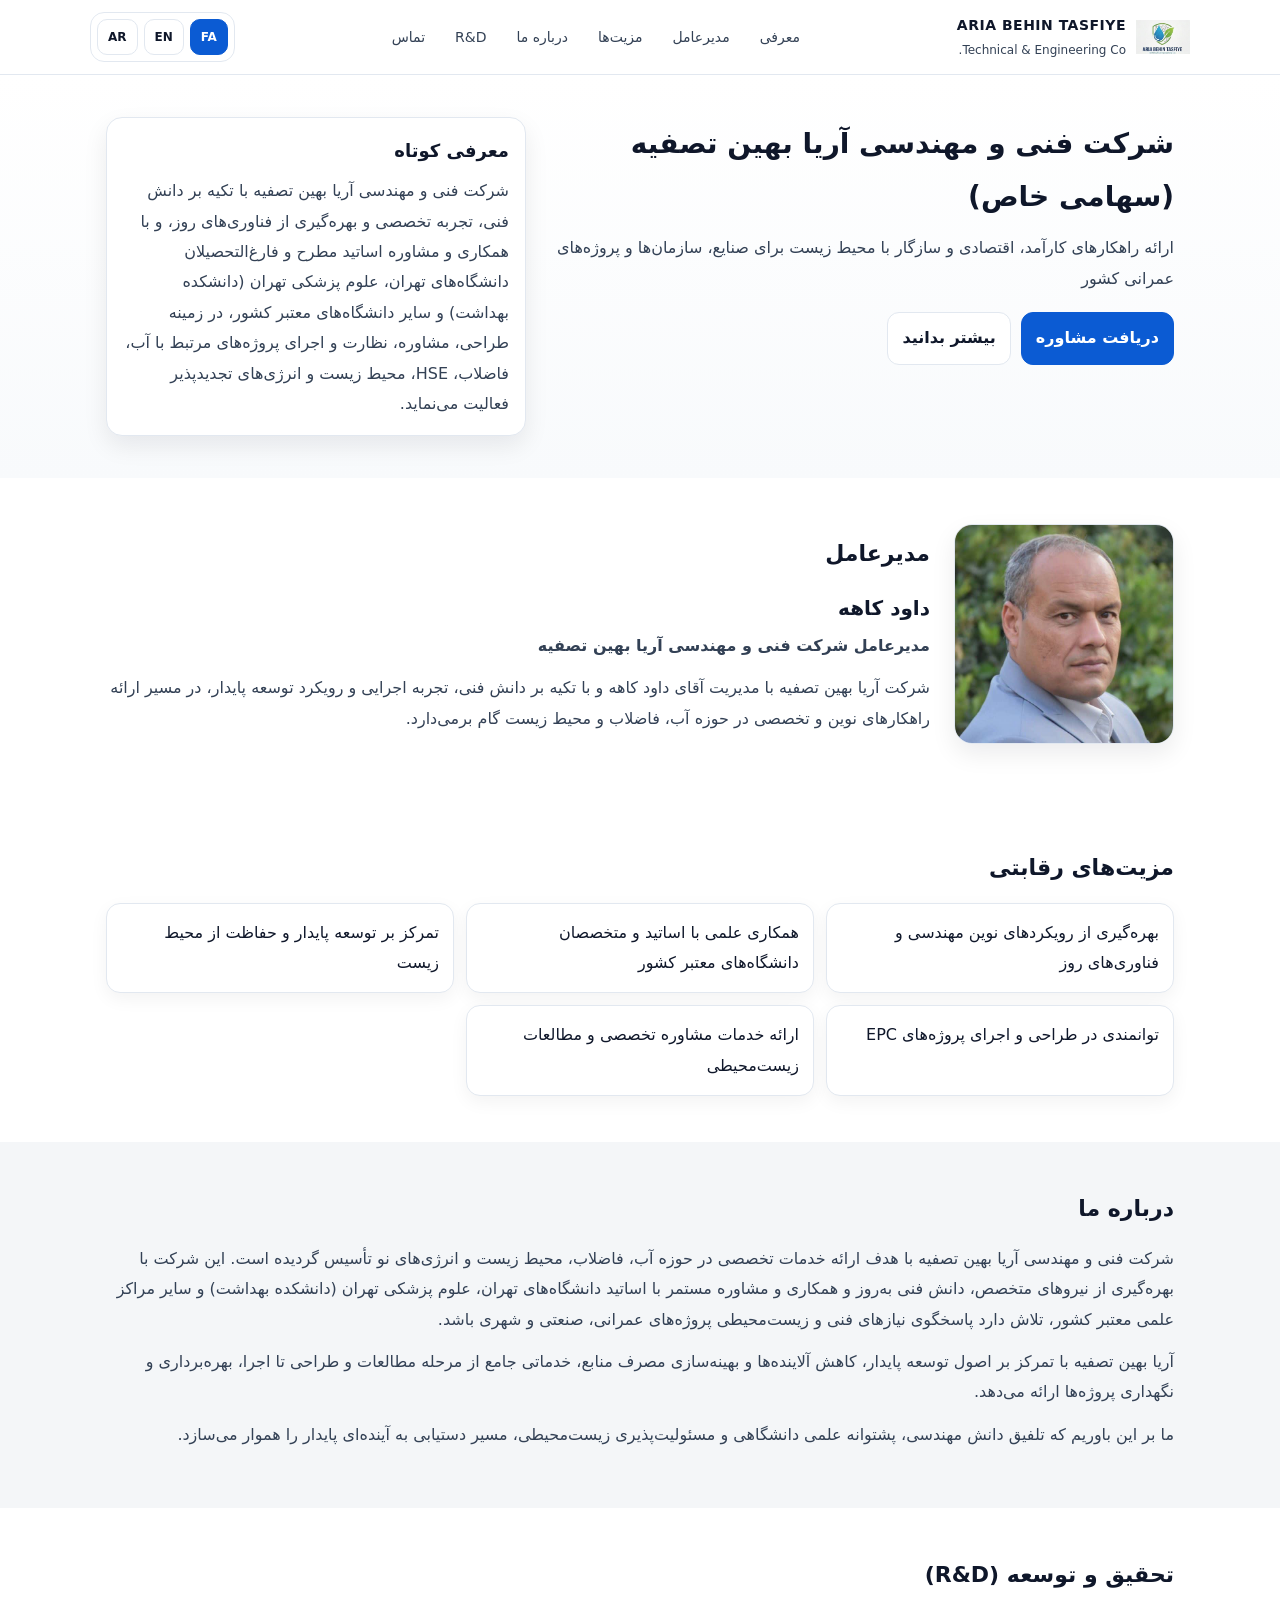
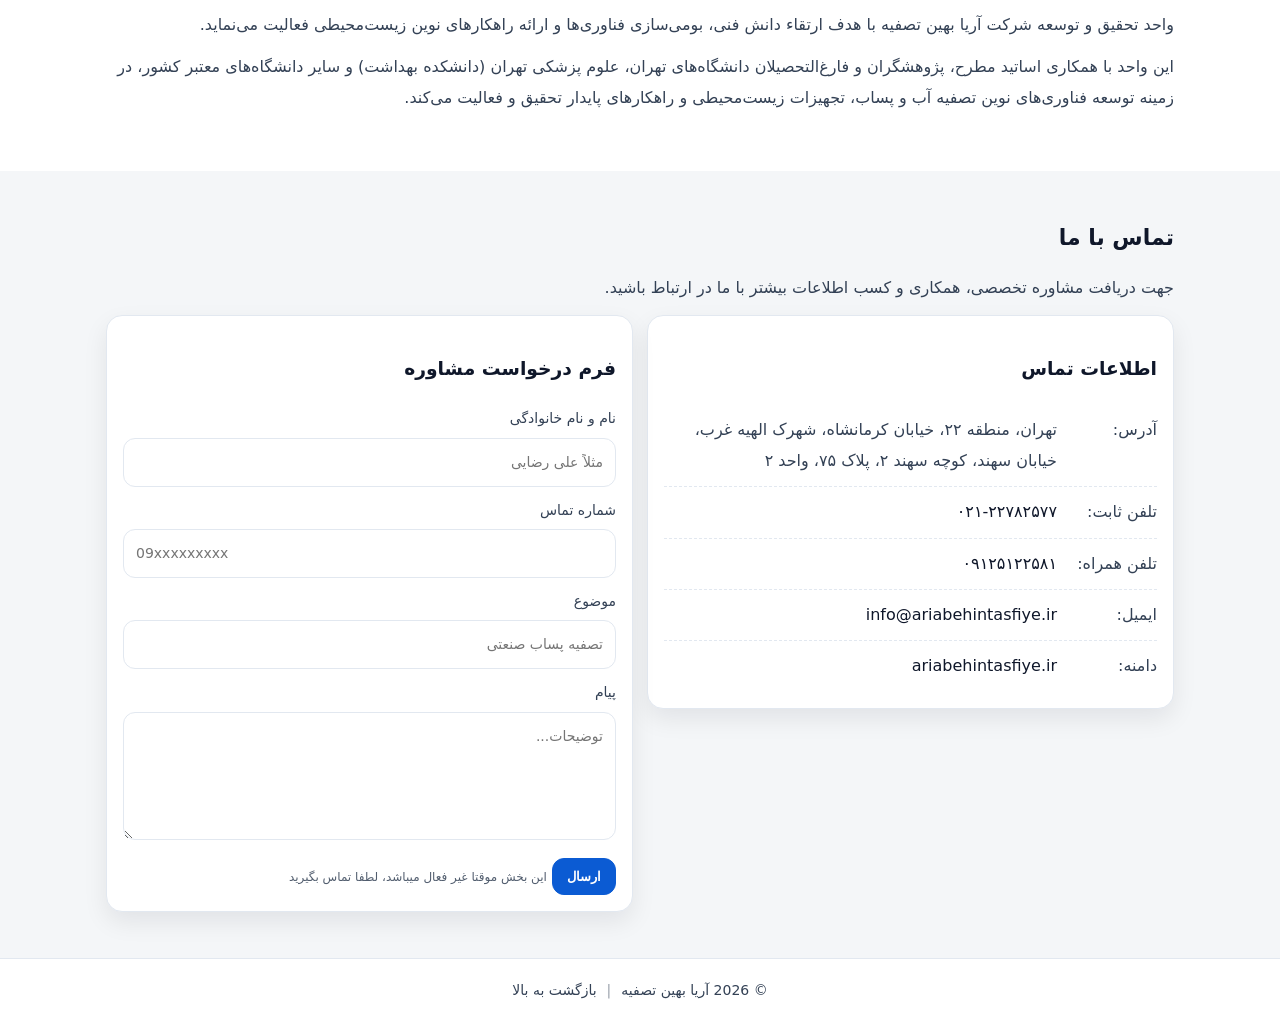
==== commit f5057a3d: "Add files via upload" ====
--- a/index.html
+++ b/index.html
@@ -1,10 +1,16 @@
 <!doctype html>
-<html lang="fa" dir="rtl" data-lang="fa">
+<html lang="fa" dir="rtl">
 <head>
   <meta charset="utf-8" />
   <meta name="viewport" content="width=device-width,initial-scale=1" />
-  <title>ARIA BEHIN TASFIYE</title>
+  <title>فنی و مهندسی آریا بهین تصفیه</title>
   <meta name="description" content="طراحی، مشاوره، نظارت و اجرای پروژه‌های آب، فاضلاب، HSE، محیط زیست و انرژی‌های تجدیدپذیر" />
+
+  <link rel="alternate" hreflang="fa" href="https://ariabehintasfiye.ir/" />
+  <link rel="alternate" hreflang="en" href="https://ariabehintasfiye.ir/en/" />
+  <link rel="alternate" hreflang="ar" href="https://ariabehintasfiye.ir/ar/" />
+  <link rel="alternate" hreflang="x-default" href="https://ariabehintasfiye.ir/" />
+
   <link rel="stylesheet" href="assets/css/style.css" />
 </head>
 
@@ -12,26 +18,26 @@
   <header class="header">
     <div class="container header__inner">
       <a class="brand" href="#top" aria-label="آریا بهین تصفیه">
-        <img src="assets/img/logo.jpg" alt="Aria Behin Tasfiye Logo" class="brand__logo" />
+        <img src="assets/img/logo.jpg" alt="لوگو آریا بهین تصفیه" class="brand__logo" />
         <div class="brand__text">
           <strong>ARIA BEHIN TASFIYE</strong>
           <span>Technical & Engineering Co.</span>
         </div>
       </a>
 
-      <nav class="nav" aria-label="Navigation">
-        <a href="#intro" data-i18n="nav.intro">معرفی</a>
-        <a href="#ceo" data-i18n="nav.ceo">مدیرعامل</a>
-        <a href="#advantages" data-i18n="nav.advantages">مزیت‌ها</a>
-        <a href="#about" data-i18n="nav.about">درباره ما</a>
-        <a href="#rnd" data-i18n="nav.rnd">R&D</a>
-        <a href="#contact" data-i18n="nav.contact">تماس</a>
+      <nav class="nav" aria-label="ناوبری">
+        <a href="#intro">معرفی</a>
+        <a href="#ceo">مدیرعامل</a>
+        <a href="#advantages">مزیت‌ها</a>
+        <a href="#about">درباره ما</a>
+        <a href="#rnd">R&amp;D</a>
+        <a href="#contact">تماس</a>
       </nav>
 
-      <div class="lang-switch" aria-label="Language switch">
-        <button class="lang-btn is-active" type="button" data-lang-btn="fa">FA</button>
-        <button class="lang-btn" type="button" data-lang-btn="en">EN</button>
-        <button class="lang-btn" type="button" data-lang-btn="ar">AR</button>
+      <div class="lang-links" aria-label="زبان">
+        <a class="lang-link is-active" href="/">FA</a>
+        <a class="lang-link" href="/en/">EN</a>
+        <a class="lang-link" href="/ar/">AR</a>
       </div>
     </div>
   </header>
@@ -40,19 +46,17 @@
     <section class="hero">
       <div class="container hero__inner">
         <div class="hero__content">
-          <h1 data-i18n="hero.h1">شرکت فنی و مهندسی آریا بهین تصفیه (سهامی خاص)</h1>
-          <p data-i18n="hero.p">
-            ارائه راهکارهای کارآمد، اقتصادی و سازگار با محیط زیست برای صنایع، سازمان‌ها و پروژه‌های عمرانی کشور
-          </p>
+          <h1>شرکت فنی و مهندسی آریا بهین تصفیه (سهامی خاص)</h1>
+          <p>ارائه راهکارهای کارآمد، اقتصادی و سازگار با محیط زیست برای صنایع، سازمان‌ها و پروژه‌های عمرانی کشور</p>
           <div class="hero__cta">
-            <a class="btn btn--primary" href="#contact" data-i18n="hero.cta1">دریافت مشاوره</a>
-            <a class="btn btn--ghost" href="#about" data-i18n="hero.cta2">بیشتر بدانید</a>
+            <a class="btn btn--primary" href="#contact">دریافت مشاوره</a>
+            <a class="btn btn--ghost" href="#about">بیشتر بدانید</a>
           </div>
         </div>
 
         <div class="hero__card">
-          <h2 id="intro" data-i18n="intro.h2">معرفی کوتاه</h2>
-          <p data-i18n="intro.p">
+          <h2 id="intro">معرفی کوتاه</h2>
+          <p>
             شرکت فنی و مهندسی آریا بهین تصفیه با تکیه بر دانش فنی، تجربه تخصصی و بهره‌گیری از فناوری‌های روز، و با
             همکاری و مشاوره اساتید مطرح و فارغ‌التحصیلان دانشگاه‌های تهران، علوم پزشکی تهران (دانشکده بهداشت) و سایر
             دانشگاه‌های معتبر کشور، در زمینه طراحی، مشاوره، نظارت و اجرای پروژه‌های مرتبط با آب، فاضلاب، HSE، محیط زیست و
@@ -62,19 +66,17 @@
       </div>
     </section>
 
-    <!-- CEO (قبل از مزیت‌های رقابتی) -->
     <section class="section" id="ceo">
       <div class="container ceo">
         <div class="ceo__image">
-          <img src="assets/img/ceo-davood-kaheh.jpg" alt="Davood Kaheh - CEO">
+          <img src="assets/img/ceo-davood-kaheh.jpg" alt="داود کاهه - مدیرعامل آریا بهین تصفیه">
         </div>
 
         <div class="ceo__content">
-          <h2 data-i18n="ceo.h2">مدیرعامل</h2>
-          <h3 data-i18n="ceo.name">داود کاهه</h3>
-          <p class="ceo__title" data-i18n="ceo.title">مدیرعامل شرکت فنی و مهندسی آریا بهین تصفیه</p>
-
-          <p data-i18n="ceo.p">
+          <h2>مدیرعامل</h2>
+          <h3>داود کاهه</h3>
+          <p class="ceo__title">مدیرعامل شرکت فنی و مهندسی آریا بهین تصفیه</p>
+          <p>
             شرکت آریا بهین تصفیه با مدیریت آقای داود کاهه و با تکیه بر دانش فنی، تجربه اجرایی و رویکرد توسعه پایدار،
             در مسیر ارائه راهکارهای نوین و تخصصی در حوزه آب، فاضلاب و محیط زیست گام برمی‌دارد.
           </p>
@@ -84,31 +86,31 @@
 
     <section class="section" id="advantages">
       <div class="container">
-        <h2 data-i18n="advantages.h2">مزیت‌های رقابتی</h2>
+        <h2>مزیت‌های رقابتی</h2>
         <div class="grid">
-          <div class="tile" data-i18n="advantages.i1">بهره‌گیری از رویکردهای نوین مهندسی و فناوری‌های روز</div>
-          <div class="tile" data-i18n="advantages.i2">همکاری علمی با اساتید و متخصصان دانشگاه‌های معتبر کشور</div>
-          <div class="tile" data-i18n="advantages.i3">تمرکز بر توسعه پایدار و حفاظت از محیط زیست</div>
-          <div class="tile" data-i18n="advantages.i4">توانمندی در طراحی و اجرای پروژه‌های EPC</div>
-          <div class="tile" data-i18n="advantages.i5">ارائه خدمات مشاوره تخصصی و مطالعات زیست‌محیطی</div>
+          <div class="tile">بهره‌گیری از رویکردهای نوین مهندسی و فناوری‌های روز</div>
+          <div class="tile">همکاری علمی با اساتید و متخصصان دانشگاه‌های معتبر کشور</div>
+          <div class="tile">تمرکز بر توسعه پایدار و حفاظت از محیط زیست</div>
+          <div class="tile">توانمندی در طراحی و اجرای پروژه‌های EPC</div>
+          <div class="tile">ارائه خدمات مشاوره تخصصی و مطالعات زیست‌محیطی</div>
         </div>
       </div>
     </section>
 
     <section class="section section--muted" id="about">
       <div class="container">
-        <h2 data-i18n="about.h2">درباره ما</h2>
-        <p data-i18n="about.p1">
+        <h2>درباره ما</h2>
+        <p>
           شرکت فنی و مهندسی آریا بهین تصفیه با هدف ارائه خدمات تخصصی در حوزه آب، فاضلاب، محیط زیست و انرژی‌های نو تأسیس
           گردیده است. این شرکت با بهره‌گیری از نیروهای متخصص، دانش فنی به‌روز و همکاری و مشاوره مستمر با اساتید دانشگاه‌های
           تهران، علوم پزشکی تهران (دانشکده بهداشت) و سایر مراکز علمی معتبر کشور، تلاش دارد پاسخگوی نیازهای فنی و
           زیست‌محیطی پروژه‌های عمرانی، صنعتی و شهری باشد.
         </p>
-        <p data-i18n="about.p2">
+        <p>
           آریا بهین تصفیه با تمرکز بر اصول توسعه پایدار، کاهش آلاینده‌ها و بهینه‌سازی مصرف منابع، خدماتی جامع از مرحله
           مطالعات و طراحی تا اجرا، بهره‌برداری و نگهداری پروژه‌ها ارائه می‌دهد.
         </p>
-        <p data-i18n="about.p3">
+        <p>
           ما بر این باوریم که تلفیق دانش مهندسی، پشتوانه علمی دانشگاهی و مسئولیت‌پذیری زیست‌محیطی، مسیر دستیابی به آینده‌ای
           پایدار را هموار می‌سازد.
         </p>
@@ -117,12 +119,12 @@
 
     <section class="section" id="rnd">
       <div class="container">
-        <h2 data-i18n="rnd.h2">تحقیق و توسعه (R&amp;D)</h2>
-        <p data-i18n="rnd.p1">
+        <h2>تحقیق و توسعه (R&amp;D)</h2>
+        <p>
           واحد تحقیق و توسعه شرکت آریا بهین تصفیه با هدف ارتقاء دانش فنی، بومی‌سازی فناوری‌ها و ارائه راهکارهای نوین
           زیست‌محیطی فعالیت می‌نماید.
         </p>
-        <p data-i18n="rnd.p2">
+        <p>
           این واحد با همکاری اساتید مطرح، پژوهشگران و فارغ‌التحصیلان دانشگاه‌های تهران، علوم پزشکی تهران (دانشکده بهداشت) و
           سایر دانشگاه‌های معتبر کشور، در زمینه توسعه فناوری‌های نوین تصفیه آب و پساب، تجهیزات زیست‌محیطی و راهکارهای پایدار
           تحقیق و فعالیت می‌کند.
@@ -132,63 +134,29 @@
 
     <section class="section section--muted" id="contact">
       <div class="container">
-        <h2 data-i18n="contact.h2">تماس با ما</h2>
-        <p data-i18n="contact.p">جهت دریافت مشاوره تخصصی، همکاری و کسب اطلاعات بیشتر با ما در ارتباط باشید.</p>
+        <h2>تماس با ما</h2>
+        <p>جهت دریافت مشاوره تخصصی، همکاری و کسب اطلاعات بیشتر با ما در ارتباط باشید.</p>
 
         <div class="contact">
           <div class="contact__box">
-            <h3 data-i18n="contact.infoTitle">اطلاعات تماس</h3>
+            <h3>اطلاعات تماس</h3>
             <ul class="contact__list">
-              <li>
-                <span data-i18n="contact.addressLabel">آدرس:</span>
-                <em data-i18n="contact.addressValue">تهران، منطقه ۲۲، خیابان کرمانشاه، شهرک الهیه غرب، خیابان سهند، کوچه سهند ۲، پلاک ۷۵، واحد ۲</em>
-              </li>
-              <li>
-                <span data-i18n="contact.phoneLabel">تلفن ثابت:</span>
-                <a href="tel:+982122782577">۰۲۱-۲۲۷۸۲۵۷۷</a>
-              </li>
-              <li>
-                <span data-i18n="contact.mobileLabel">تلفن همراه:</span>
-                <a href="tel:+989125122581">۰۹۱۲۵۱۲۲۵۸۱</a>
-              </li>
-              <li>
-                <span data-i18n="contact.emailLabel">ایمیل:</span>
-                <a href="mailto:info@ariabehintasfiye.ir">info@ariabehintasfiye.ir</a>
-              </li>
-              <li>
-                <span data-i18n="contact.domainLabel">دامنه:</span>
-                <a href="https://ariabehintasfiye.ir">ariabehintasfiye.ir</a>
-              </li>
+              <li><span>آدرس:</span><em>تهران، منطقه ۲۲، خیابان کرمانشاه، شهرک الهیه غرب، خیابان سهند، کوچه سهند ۲، پلاک ۷۵، واحد ۲</em></li>
+              <li><span>تلفن ثابت:</span><a href="tel:+982122782577">۰۲۱-۲۲۷۸۲۵۷۷</a></li>
+              <li><span>تلفن همراه:</span><a href="tel:+989125122581">۰۹۱۲۵۱۲۲۵۸۱</a></li>
+              <li><span>ایمیل:</span><a href="mailto:info@ariabehintasfiye.ir">info@ariabehintasfiye.ir</a></li>
+              <li><span>دامنه:</span><a href="https://ariabehintasfiye.ir">ariabehintasfiye.ir</a></li>
             </ul>
           </div>
 
           <form class="contact__box" onsubmit="return false;">
-            <h3 data-i18n="form.title">فرم درخواست مشاوره</h3>
-
-            <label>
-              <span data-i18n="form.name">نام و نام خانوادگی</span>
-              <input type="text" data-i18n-placeholder="form.namePh" placeholder="مثلاً علی رضایی">
-            </label>
-
-            <label>
-              <span data-i18n="form.phone">شماره تماس</span>
-              <input type="tel" data-i18n-placeholder="form.phonePh" placeholder="09xxxxxxxxx">
-            </label>
-
-            <label>
-              <span data-i18n="form.subject">موضوع</span>
-              <input type="text" data-i18n-placeholder="form.subjectPh" placeholder="تصفیه پساب صنعتی">
-            </label>
-
-            <label>
-              <span data-i18n="form.message">پیام</span>
-              <textarea rows="4" data-i18n-placeholder="form.messagePh" placeholder="توضیحات..."></textarea>
-            </label>
-
-            <button class="btn btn--primary" type="submit" data-i18n="form.submit" onclick="showFormNotice()">
-              ارسال
-            </button>
-            <small class="hint" data-i18n="form.hint">این فرم موقتا غیر فعال است (لطفا تماس بگیرید).</small>
+            <h3>فرم درخواست مشاوره</h3>
+            <label>نام و نام خانوادگی <input type="text" placeholder="مثلاً علی رضایی" disabled></label>
+            <label>شماره تماس <input type="tel" placeholder="09xxxxxxxxx" disabled></label>
+            <label>موضوع <input type="text" placeholder="تصفیه پساب صنعتی" disabled></label>
+            <label>پیام <textarea rows="4" placeholder="توضیحات..." disabled></textarea></label>
+            <button class="btn btn--primary" type="button" onclick="alert('این بخش موقتا غیر فعال میباشد، لطفا تماس بگیرید')">ارسال</button>
+            <small class="hint">این بخش موقتا غیر فعال میباشد، لطفا تماس بگیرید</small>
           </form>
         </div>
       </div>
@@ -197,9 +165,9 @@
 
   <footer class="footer">
     <div class="container footer__inner">
-      <span data-i18n="footer.copy">© <span id="y"></span> آریا بهین تصفیه</span>
+      <span>© <span id="y"></span> آریا بهین تصفیه</span>
       <span class="footer__sep">|</span>
-      <a href="#top" data-i18n="footer.back">بازگشت به بالا</a>
+      <a href="#top">بازگشت به بالا</a>
     </div>
   </footer>
 
--- a/assets/css/style.css
+++ b/assets/css/style.css
@@ -26,16 +26,47 @@
   backdrop-filter: blur(8px);
   border-bottom:1px solid var(--border);
 }
-.header__inner{display:flex;align-items:center;justify-content:space-between;gap:16px;padding:10px 0}
+.header__inner{
+  display:flex;
+  align-items:center;
+  justify-content:space-between;
+  gap:14px;
+  padding:10px 0;
+}
 
-.brand{display:flex;align-items:center;gap:10px}
+.brand{display:flex;align-items:center;gap:10px;min-width:230px}
 .brand__logo{width:54px;height:54px;object-fit:contain}
 .brand__text strong{display:block;font-size:14px;letter-spacing:.5px}
 .brand__text span{display:block;font-size:12px;color:var(--sub)}
 
-.nav{display:flex;flex-wrap:wrap;gap:12px}
+.nav{display:flex;flex-wrap:wrap;gap:10px}
 .nav a{font-size:14px;color:var(--sub);padding:6px 10px;border-radius:10px}
 .nav a:hover{background:var(--muted);color:var(--text)}
+
+.lang-links{
+  display:flex;
+  gap:6px;
+  align-items:center;
+  padding:6px;
+  border:1px solid var(--border);
+  border-radius:14px;
+  background:#fff;
+}
+.lang-link{
+  border:1px solid var(--border);
+  background:#fff;
+  border-radius:10px;
+  padding:6px 10px;
+  font-weight:800;
+  cursor:pointer;
+  font-size:12px;
+}
+.lang-link:hover{background:var(--muted)}
+.lang-link.is-active{
+  background:var(--brand);
+  color:#fff;
+  border-color:var(--brand);
+}
 
 .hero{padding:42px 0;background:linear-gradient(180deg,#ffffff 0%, #f8fafc 100%)}
 .hero__inner{display:grid;grid-template-columns:1.2fr .8fr;gap:18px;align-items:start}
@@ -66,6 +97,30 @@
   color:var(--text);
 }
 
+/* CEO */
+.ceo{
+  display:grid;
+  grid-template-columns: 220px 1fr;
+  gap:24px;
+  align-items:center;
+}
+.ceo__image img{
+  width:100%;
+  border-radius:18px;
+  border:1px solid var(--border);
+  box-shadow: var(--shadow);
+}
+.ceo__content h3{
+  margin:8px 0 4px;
+  font-size:20px;
+}
+.ceo__title{
+  color:var(--sub);
+  font-weight:800;
+  margin-bottom:12px;
+}
+
+/* Contact */
 .contact{display:grid;grid-template-columns:1fr 1fr;gap:14px;align-items:start}
 .contact__box{
   background:#fff;border:1px solid var(--border);border-radius:16px;padding:16px;
@@ -87,7 +142,7 @@
 .btn{
   display:inline-flex;align-items:center;justify-content:center;
   padding:10px 14px;border-radius:12px;border:1px solid var(--border);
-  font-weight:600;cursor:pointer
+  font-weight:800;cursor:pointer
 }
 .btn--primary{background:var(--brand);border-color:var(--brand);color:#fff}
 .btn--primary:hover{filter:brightness(.95)}
@@ -101,44 +156,12 @@
 .hint{color:var(--sub);opacity:.85;margin-top:10px;font-size:12px}
 
 @media (max-width: 900px){
+  .header__inner{flex-wrap:wrap}
+  .brand{min-width:unset}
   .hero__inner{grid-template-columns:1fr}
   .grid{grid-template-columns:1fr}
   .contact{grid-template-columns:1fr}
   .nav{justify-content:flex-start}
+  .ceo{grid-template-columns:1fr;text-align:center}
+  .ceo__image{max-width:240px;margin:0 auto}
 }
-.ceo{
-  display:grid;
-  grid-template-columns: 220px 1fr;
-  gap:24px;
-  align-items:center;
-}
-
-.ceo__image img{
-  width:100%;
-  border-radius:18px;
-  border:1px solid var(--border);
-  box-shadow: var(--shadow);
-}
-
-.ceo__content h3{
-  margin:8px 0 4px;
-  font-size:20px;
-}
-
-.ceo__title{
-  color:var(--sub);
-  font-weight:600;
-  margin-bottom:12px;
-}
-
-@media (max-width: 768px){
-  .ceo{
-    grid-template-columns:1fr;
-    text-align:center;
-  }
-  .ceo__image{
-    max-width:240px;
-    margin:0 auto;
-  }
-}
-
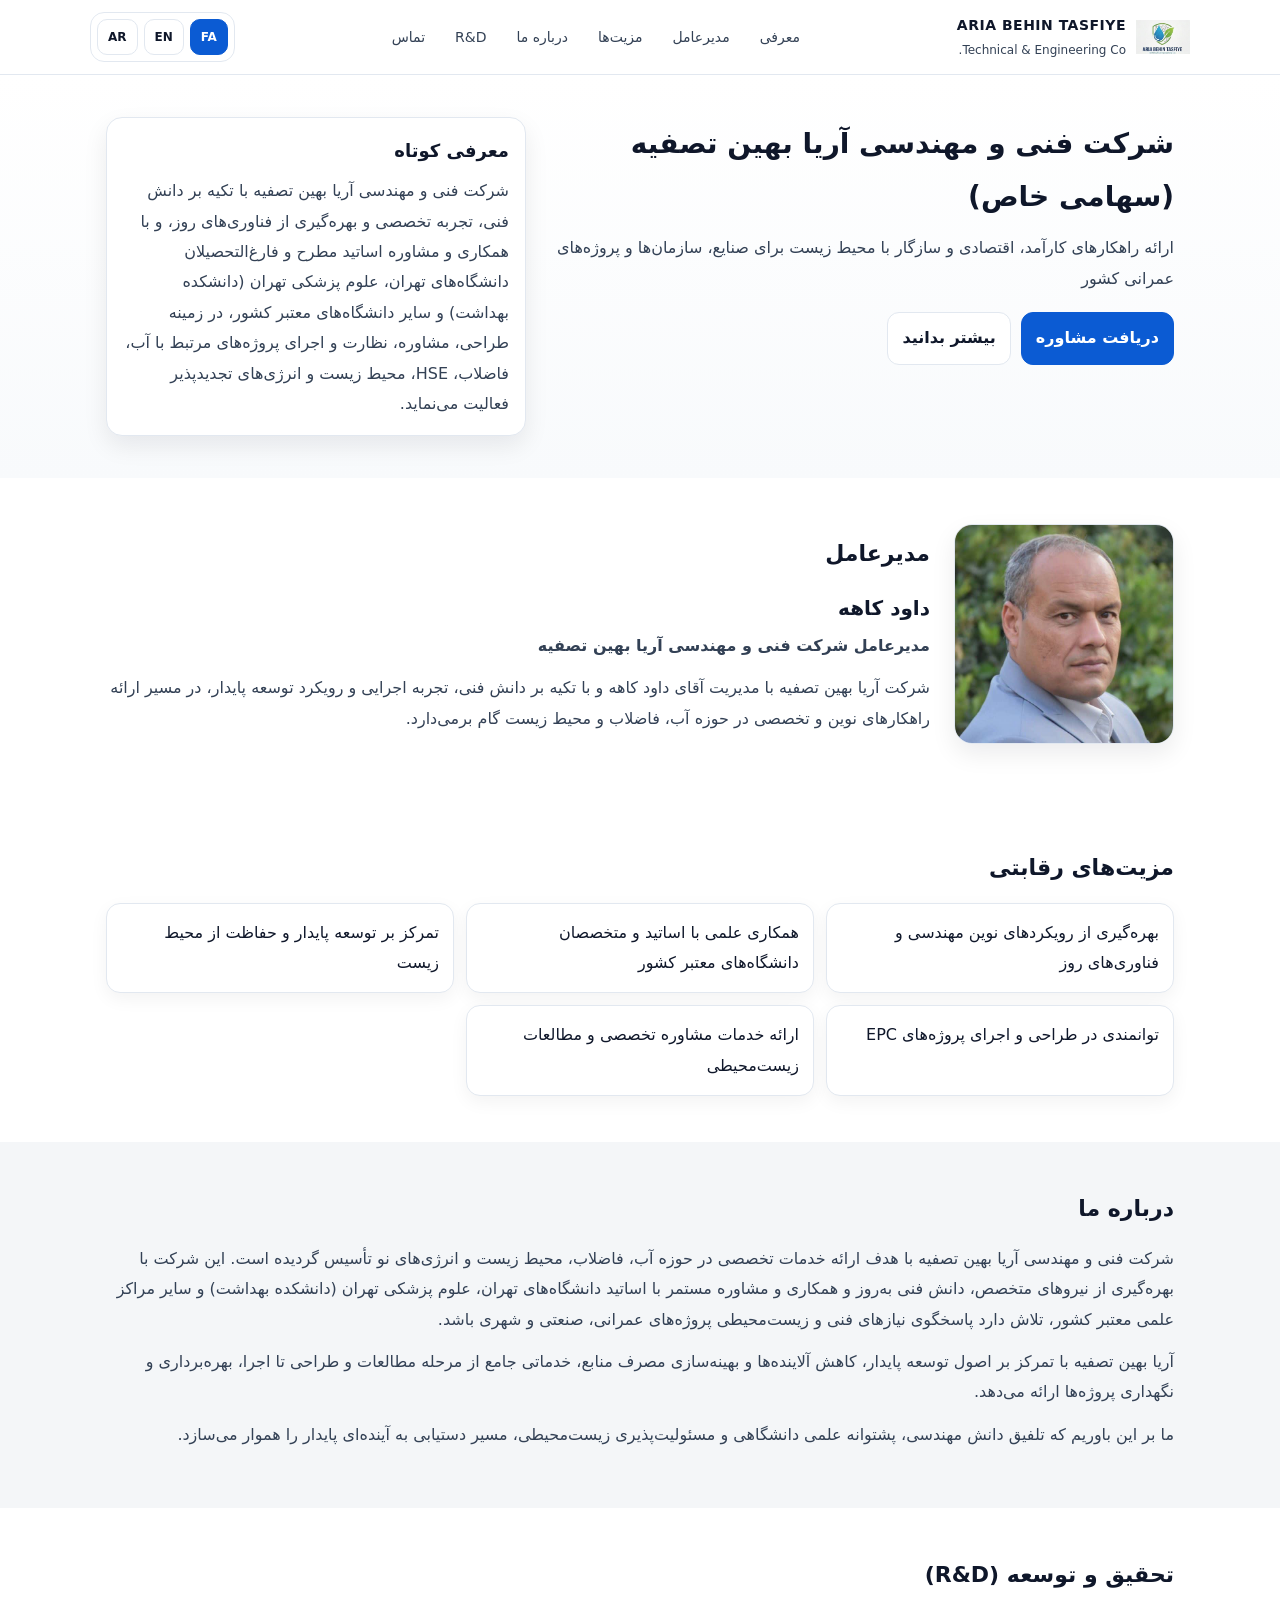
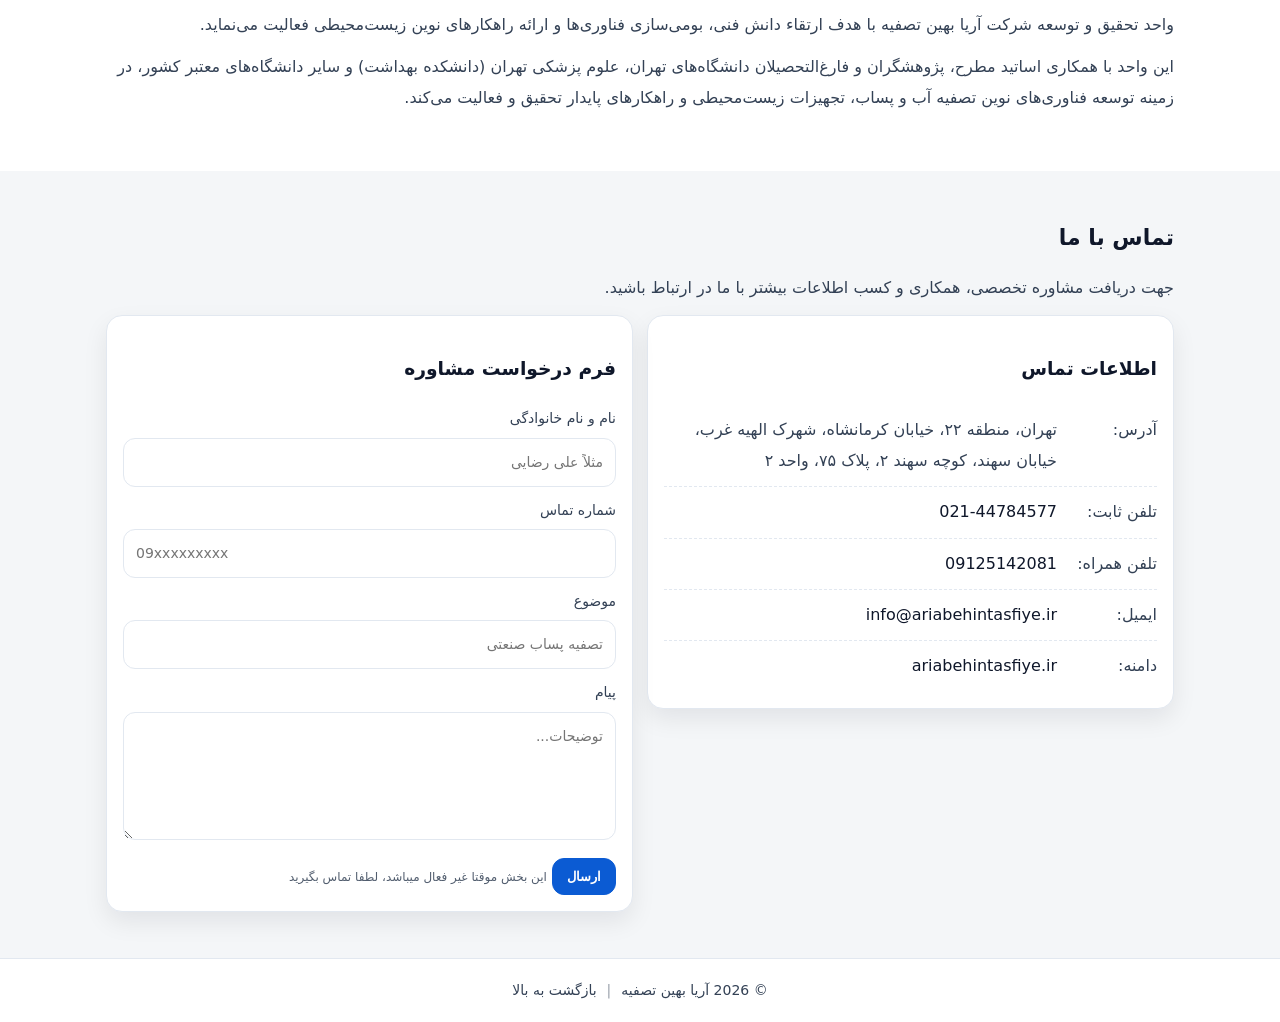
==== commit c6e1600e: "Update index.html" ====
--- a/index.html
+++ b/index.html
@@ -142,8 +142,8 @@
             <h3>اطلاعات تماس</h3>
             <ul class="contact__list">
               <li><span>آدرس:</span><em>تهران، منطقه ۲۲، خیابان کرمانشاه، شهرک الهیه غرب، خیابان سهند، کوچه سهند ۲، پلاک ۷۵، واحد ۲</em></li>
-              <li><span>تلفن ثابت:</span><a href="tel:+982122782577">۰۲۱-۲۲۷۸۲۵۷۷</a></li>
-              <li><span>تلفن همراه:</span><a href="tel:+989125122581">۰۹۱۲۵۱۲۲۵۸۱</a></li>
+              <li><span>تلفن ثابت:</span><a href="tel:+982122782577">021-44784577</a></li>
+              <li><span>تلفن همراه:</span><a href="tel:+989125122581">09125142081</a></li>
               <li><span>ایمیل:</span><a href="mailto:info@ariabehintasfiye.ir">info@ariabehintasfiye.ir</a></li>
               <li><span>دامنه:</span><a href="https://ariabehintasfiye.ir">ariabehintasfiye.ir</a></li>
             </ul>
